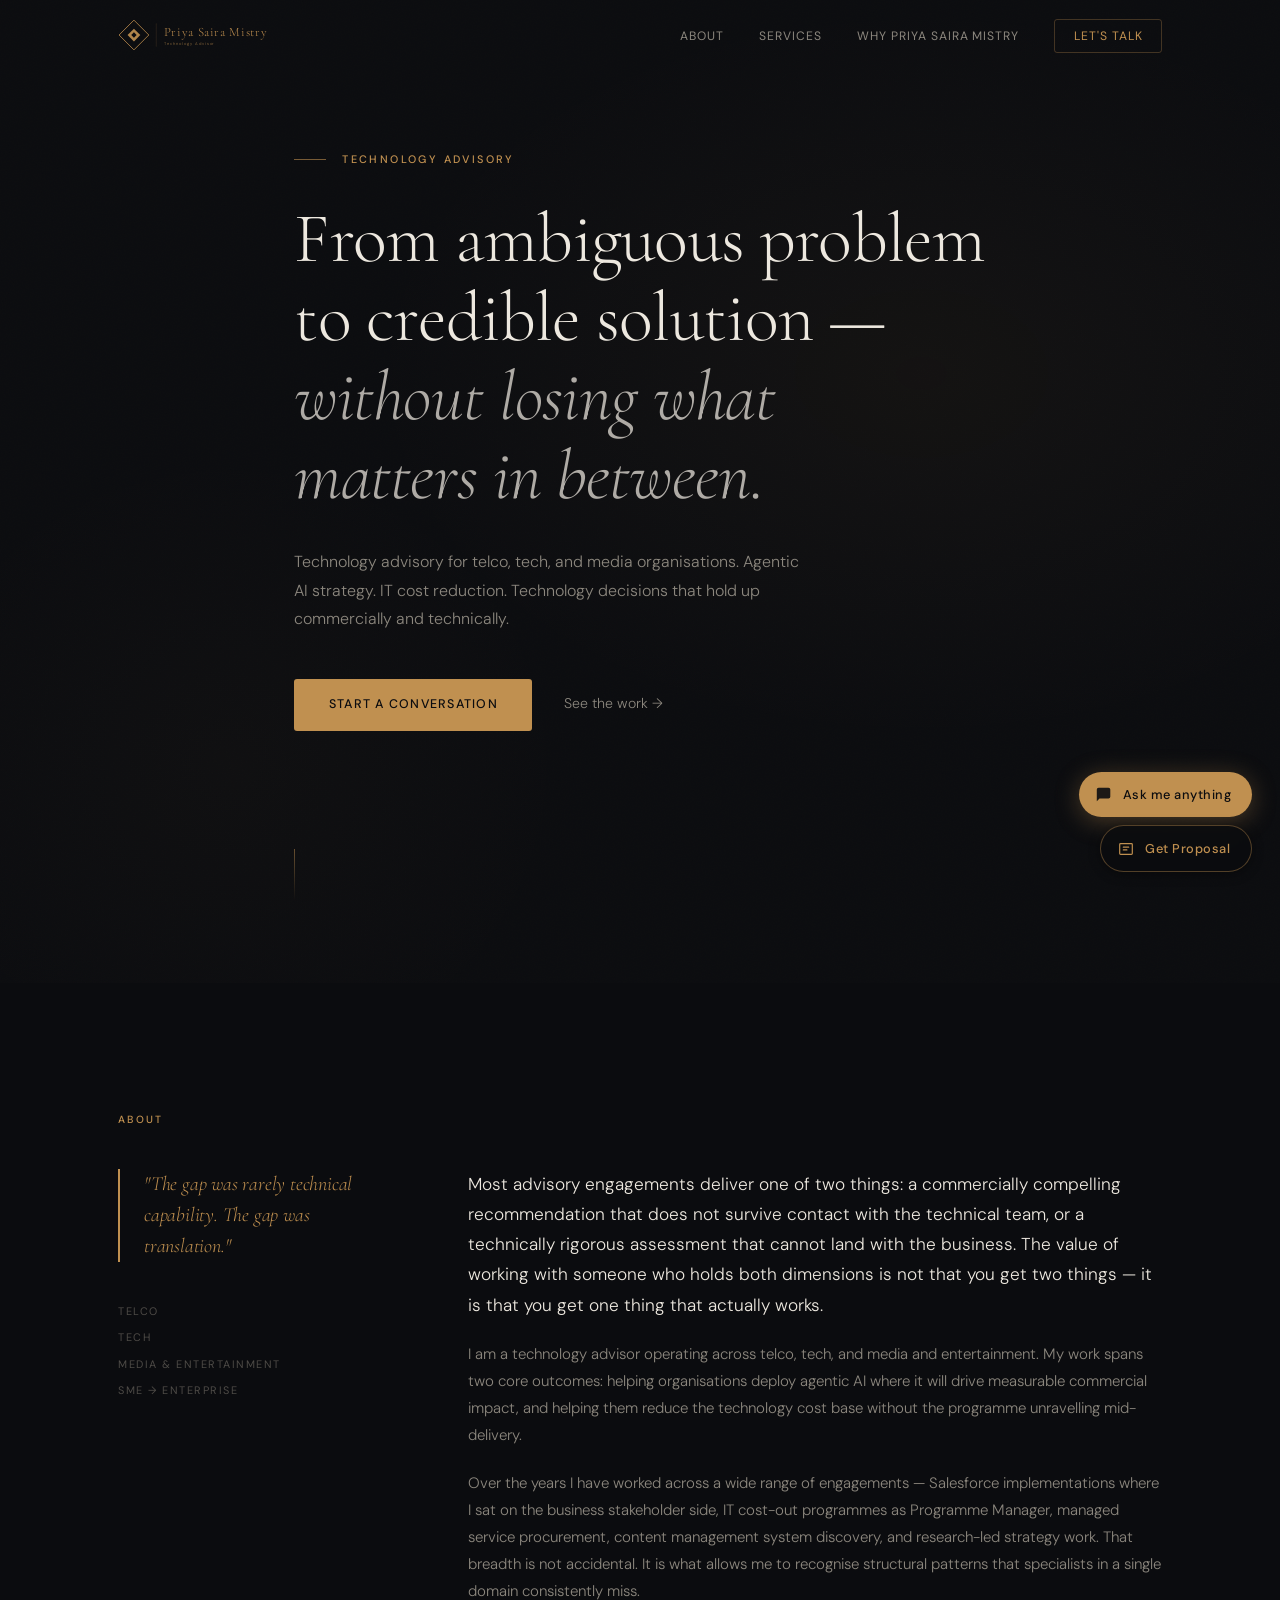
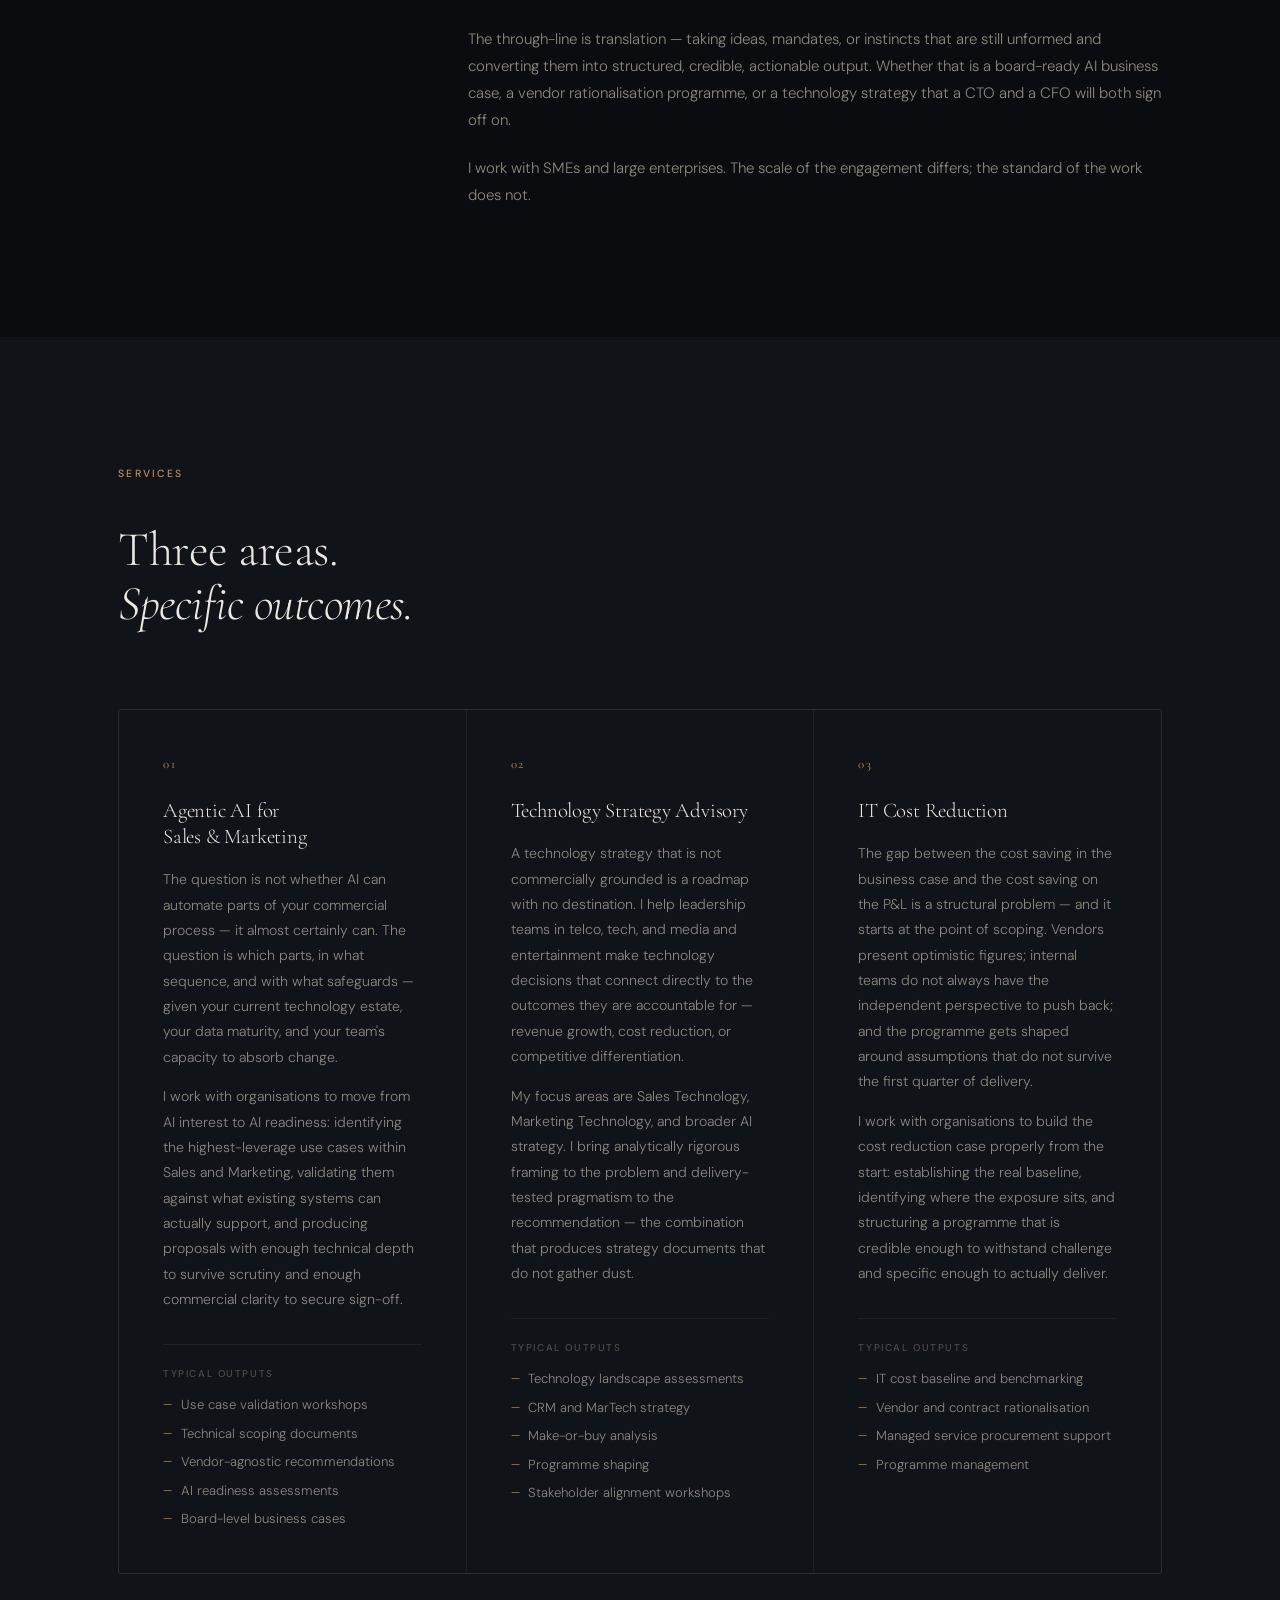
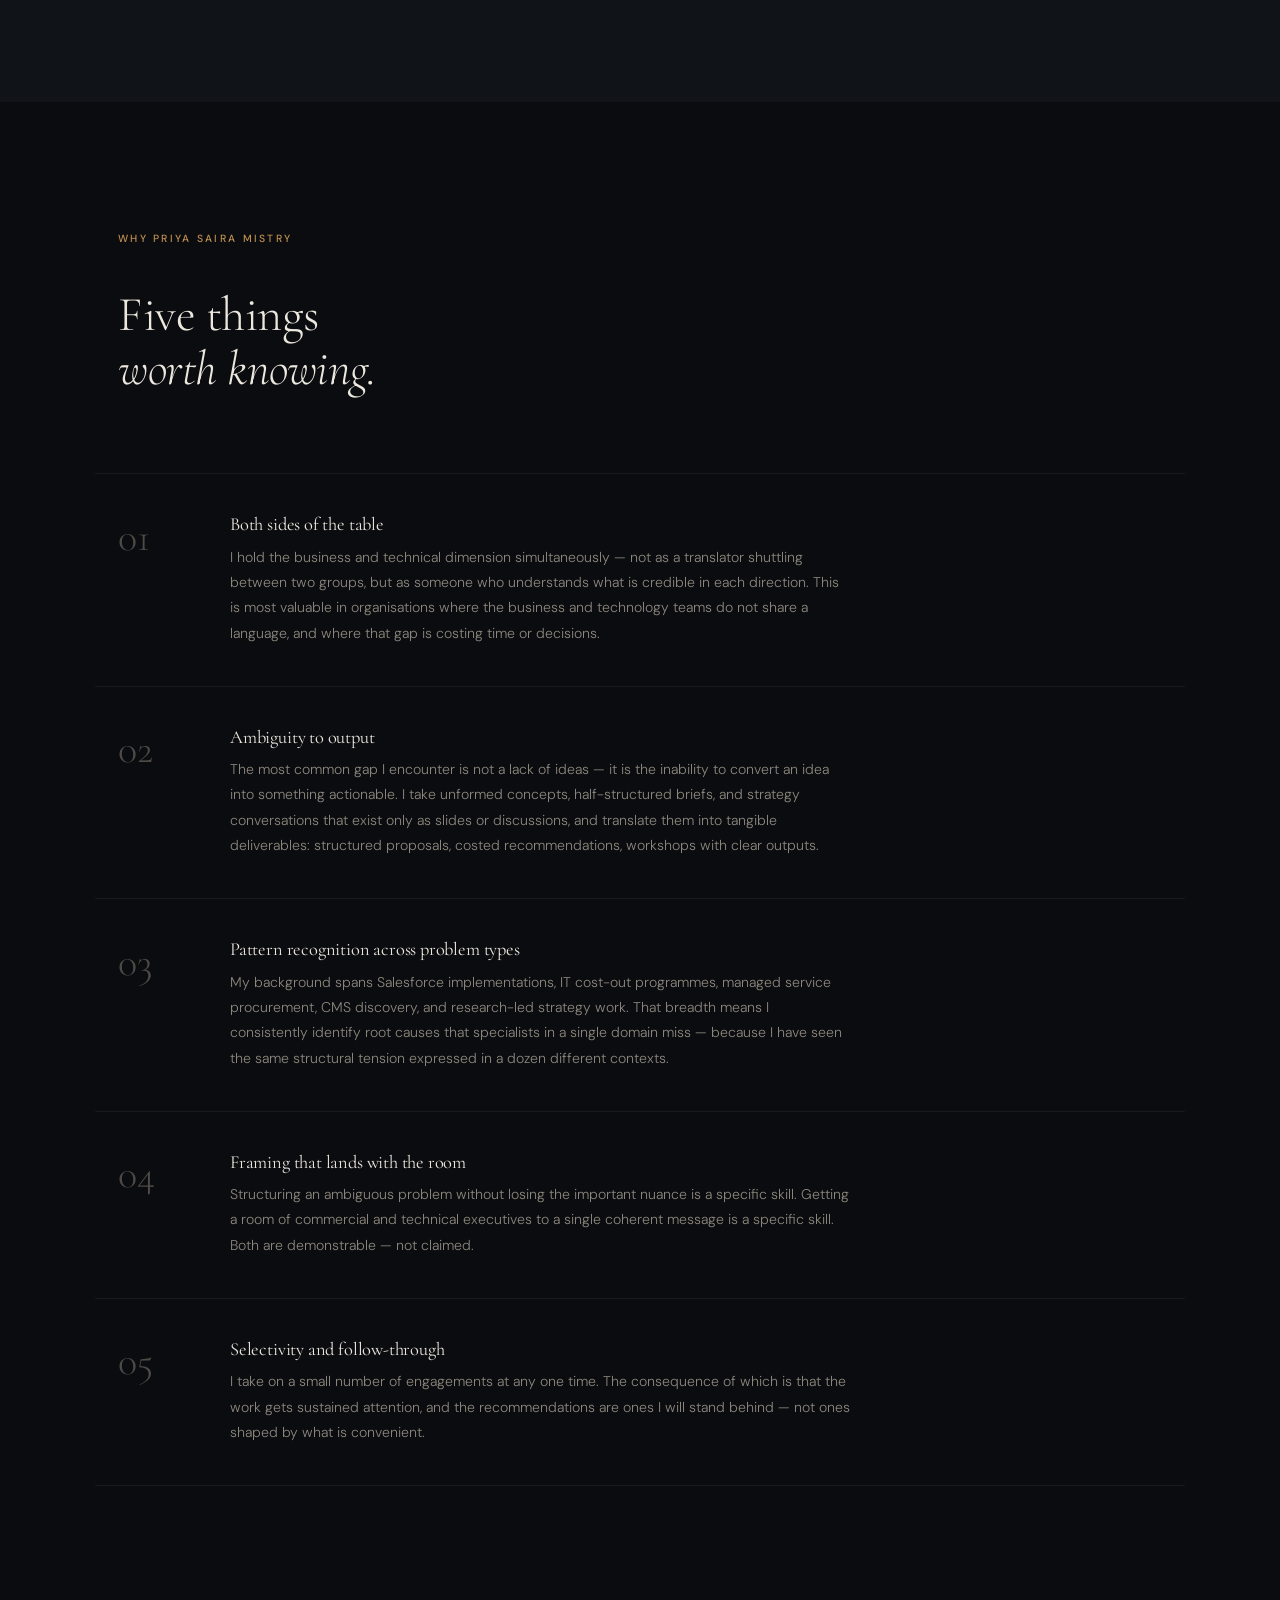
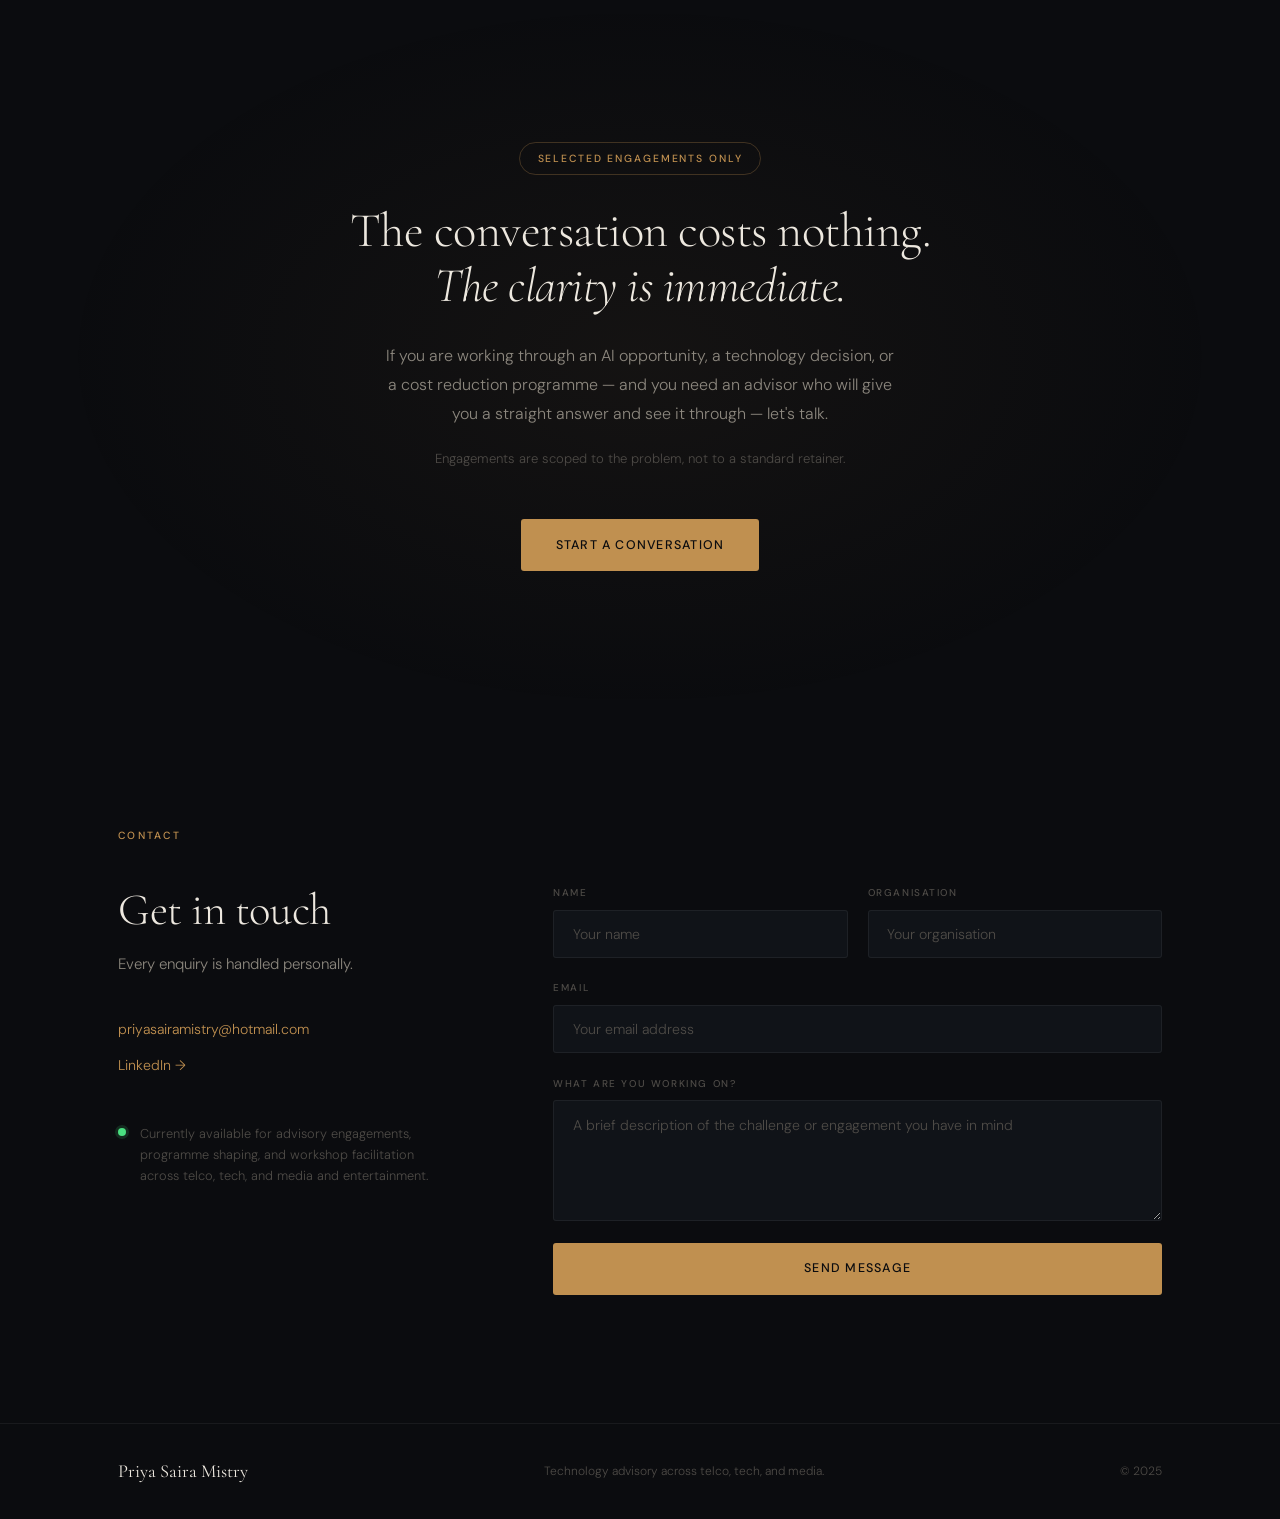
==== index.html @ fdd446ad "Initial commit" ====
<!DOCTYPE html>
<html lang="en">
<head>
  <meta charset="UTF-8">
  <meta name="viewport" content="width=device-width, initial-scale=1.0">
  <title>Priya Saira Mistry — Technology Advisor</title>

  <!-- P0-5: Meta description -->
  <meta name="description" content="Technology advisor to telco, tech, and media organisations. Agentic AI strategy, IT cost reduction, and technology decisions that hold up commercially and technically.">

  <!-- P0-6: Open Graph tags for LinkedIn / social sharing -->
  <meta property="og:type"        content="website">
  <meta property="og:title"       content="Priya Saira Mistry — Technology Advisor">
  <meta property="og:description" content="Technology advisor to telco, tech, and media organisations. Agentic AI strategy, IT cost reduction, and technology decisions that hold up commercially and technically.">
  <meta property="og:url"         content="https://priyasairamistry.com"> <!-- TODO: replace with real URL -->
  <meta property="og:image"       content="https://priyasairamistry.com/og-image.png"> <!-- TODO: create 1200×630px og-image.png and update URL -->
  <meta name="twitter:card"       content="summary_large_image">

  <!-- P0-4: Favicon — diamond mark -->
  <link rel="icon" type="image/svg+xml" href="favicon.svg">
  <link rel="alternate icon"      href="favicon.svg">

  <link rel="preconnect" href="https://fonts.googleapis.com">
  <link rel="preconnect" href="https://fonts.gstatic.com" crossorigin>
  <link href="https://fonts.googleapis.com/css2?family=Cormorant+Garamond:ital,wght@0,300;0,400;0,500;1,300;1,400;1,500&family=DM+Sans:opsz,wght@9..40,300;9..40,400;9..40,500&display=swap" rel="stylesheet">
  <link rel="stylesheet" href="styles.css">
</head>
<body>

  <!-- ═══════════════════════════════ NAV ═══════════════════════════════ -->
  <nav id="nav">
    <div class="nav-inner">
      <a href="#" class="nav-brand" aria-label="Priya Saira Mistry — Home">
        <svg xmlns="http://www.w3.org/2000/svg" viewBox="0 0 380 64" height="34" aria-hidden="true" focusable="false">
          <g transform="translate(2,4)">
            <polygon points="28,0 56,28 28,56 0,28" fill="none" stroke="#c09050" stroke-width="1.5"/>
            <polygon points="28,16 40,28 28,40 16,28" fill="#c09050" opacity="0.92"/>
            <polygon points="28,23 33,28 28,33 23,28" fill="#0b0c0f"/>
          </g>
          <line x1="72" y1="10" x2="72" y2="54" stroke="#c09050" stroke-width="0.75" opacity="0.35"/>
          <text x="86" y="34"
            font-family="'Cormorant Garamond','Garamond',Georgia,serif"
            font-size="24" font-weight="300" letter-spacing="0.05em"
            fill="#c09050">Priya Saira Mistry</text>
          <text x="87" y="50"
            font-family="'DM Sans','Helvetica Neue',Arial,sans-serif"
            font-size="7.5" font-weight="400" letter-spacing="0.24em"
            fill="#c09050" opacity="0.65">Technology Advisor</text>
        </svg>
      </a>
      <button class="nav-toggle" aria-label="Toggle menu" aria-expanded="false">
        <span></span>
        <span></span>
      </button>
      <ul class="nav-links" id="navLinks">
        <li><a href="#about">About</a></li>
        <li><a href="#services">Services</a></li>
        <li><a href="#why">Why Priya Saira Mistry</a></li>
        <li><a href="#contact" class="nav-cta">Let's talk</a></li>
      </ul>
    </div>
  </nav>

  <!-- ══════════════════════════════ HERO ══════════════════════════════ -->
  <section id="hero">
    <div class="hero-bg"></div>
    <div class="container hero-inner">
      <div class="hero-label fade-up">Technology Advisory</div>
      <h1 class="hero-headline fade-up" style="--d:0.1s">
        From ambiguous problem<br>
        to credible solution —<br>
        <em>without losing what<br class="hero-br"> matters in between.</em>
      </h1>
      <p class="hero-sub fade-up" style="--d:0.28s">
        Technology advisory for telco, tech, and media organisations.
        Agentic AI strategy. IT cost reduction. Technology decisions
        that hold up commercially and technically.
      </p>
      <div class="hero-actions fade-up" style="--d:0.44s">
        <a href="#contact" class="btn-primary">Start a conversation</a>
        <a href="#services" class="btn-text">See the work <span aria-hidden="true">→</span></a>
      </div>
      <div class="hero-rule fade-up" style="--d:0.6s" aria-hidden="true"></div>
    </div>
  </section>

  <!-- ═════════════════════════════ ABOUT ═════════════════════════════ -->
  <section id="about" class="section">
    <div class="container">
      <div class="section-label reveal">About</div>
      <div class="about-grid">

        <aside class="about-aside reveal">
          <blockquote class="pull-quote">
            "The gap was rarely technical capability. The gap was translation."
          </blockquote>
          <ul class="about-tags">
            <li>Telco</li>
            <li>Tech</li>
            <li>Media &amp; Entertainment</li>
            <li>SME → Enterprise</li>
          </ul>
        </aside>

        <div class="about-body">
          <p class="about-lead reveal">
            Most advisory engagements deliver one of two things: a commercially compelling recommendation that does not survive contact with the technical team, or a technically rigorous assessment that cannot land with the business. The value of working with someone who holds both dimensions is not that you get two things — it is that you get one thing that actually works.
          </p>
          <p class="reveal">
            I am a technology advisor operating across telco, tech, and media and entertainment. My work spans two core outcomes: helping organisations deploy agentic AI where it will drive measurable commercial impact, and helping them reduce the technology cost base without the programme unravelling mid-delivery.
          </p>
          <p class="reveal">
            Over the years I have worked across a wide range of engagements — Salesforce implementations where I sat on the business stakeholder side, IT cost-out programmes as Programme Manager, managed service procurement, content management system discovery, and research-led strategy work. That breadth is not accidental. It is what allows me to recognise structural patterns that specialists in a single domain consistently miss.
          </p>
          <p class="reveal">
            The through-line is translation — taking ideas, mandates, or instincts that are still unformed and converting them into structured, credible, actionable output. Whether that is a board-ready AI business case, a vendor rationalisation programme, or a technology strategy that a CTO and a CFO will both sign off on.
          </p>
          <p class="reveal">
            I work with SMEs and large enterprises. The scale of the engagement differs; the standard of the work does not.
          </p>
        </div>

      </div>
    </div>
  </section>

  <!-- ════════════════════════════ SERVICES ════════════════════════════ -->
  <section id="services" class="section section-alt">
    <div class="container">
      <div class="section-label reveal">Services</div>
      <h2 class="section-heading reveal">Three areas.<br><em>Specific outcomes.</em></h2>
      <div class="services-grid">

        <article class="service-card reveal">
          <div class="service-num">01</div>
          <h3>Agentic AI for Sales&nbsp;&amp;&nbsp;Marketing</h3>
          <p>The question is not whether AI can automate parts of your commercial process — it almost certainly can. The question is which parts, in what sequence, and with what safeguards — given your current technology estate, your data maturity, and your team's capacity to absorb change.</p>
          <p>I work with organisations to move from AI interest to AI readiness: identifying the highest-leverage use cases within Sales and Marketing, validating them against what existing systems can actually support, and producing proposals with enough technical depth to survive scrutiny and enough commercial clarity to secure sign-off.</p>
          <div class="service-outputs">
            <p class="outputs-label">Typical outputs</p>
            <ul>
              <li>Use case validation workshops</li>
              <li>Technical scoping documents</li>
              <li>Vendor-agnostic recommendations</li>
              <li>AI readiness assessments</li>
              <li>Board-level business cases</li>
            </ul>
          </div>
        </article>

        <article class="service-card reveal">
          <div class="service-num">02</div>
          <h3>Technology Strategy Advisory</h3>
          <p>A technology strategy that is not commercially grounded is a roadmap with no destination. I help leadership teams in telco, tech, and media and entertainment make technology decisions that connect directly to the outcomes they are accountable for — revenue growth, cost reduction, or competitive differentiation.</p>
          <p>My focus areas are Sales Technology, Marketing Technology, and broader AI strategy. I bring analytically rigorous framing to the problem and delivery-tested pragmatism to the recommendation — the combination that produces strategy documents that do not gather dust.</p>
          <div class="service-outputs">
            <p class="outputs-label">Typical outputs</p>
            <ul>
              <li>Technology landscape assessments</li>
              <li>CRM and MarTech strategy</li>
              <li>Make-or-buy analysis</li>
              <li>Programme shaping</li>
              <li>Stakeholder alignment workshops</li>
            </ul>
          </div>
        </article>

        <article class="service-card reveal">
          <div class="service-num">03</div>
          <h3>IT Cost Reduction</h3>
          <p>The gap between the cost saving in the business case and the cost saving on the P&amp;L is a structural problem — and it starts at the point of scoping. Vendors present optimistic figures; internal teams do not always have the independent perspective to push back; and the programme gets shaped around assumptions that do not survive the first quarter of delivery.</p>
          <p>I work with organisations to build the cost reduction case properly from the start: establishing the real baseline, identifying where the exposure sits, and structuring a programme that is credible enough to withstand challenge and specific enough to actually deliver.</p>
          <div class="service-outputs">
            <p class="outputs-label">Typical outputs</p>
            <ul>
              <li>IT cost baseline and benchmarking</li>
              <li>Vendor and contract rationalisation</li>
              <li>Managed service procurement support</li>
              <li>Programme management</li>
            </ul>
          </div>
        </article>

      </div>
    </div>
  </section>

  <!-- ══════════════════════════ DIFFERENTIATORS ══════════════════════════ -->
  <section id="why" class="section">
    <div class="container">
      <div class="section-label reveal">Why Priya Saira Mistry</div>
      <h2 class="section-heading reveal">Five things<br><em>worth knowing.</em></h2>
      <ol class="diff-list">

        <li class="diff-item reveal">
          <span class="diff-num" aria-hidden="true">01</span>
          <div class="diff-content">
            <h4>Both sides of the table</h4>
            <p>I hold the business and technical dimension simultaneously — not as a translator shuttling between two groups, but as someone who understands what is credible in each direction. This is most valuable in organisations where the business and technology teams do not share a language, and where that gap is costing time or decisions.</p>
          </div>
        </li>

        <li class="diff-item reveal">
          <span class="diff-num" aria-hidden="true">02</span>
          <div class="diff-content">
            <h4>Ambiguity to output</h4>
            <p>The most common gap I encounter is not a lack of ideas — it is the inability to convert an idea into something actionable. I take unformed concepts, half-structured briefs, and strategy conversations that exist only as slides or discussions, and translate them into tangible deliverables: structured proposals, costed recommendations, workshops with clear outputs.</p>
          </div>
        </li>

        <li class="diff-item reveal">
          <span class="diff-num" aria-hidden="true">03</span>
          <div class="diff-content">
            <h4>Pattern recognition across problem types</h4>
            <p>My background spans Salesforce implementations, IT cost-out programmes, managed service procurement, CMS discovery, and research-led strategy work. That breadth means I consistently identify root causes that specialists in a single domain miss — because I have seen the same structural tension expressed in a dozen different contexts.</p>
          </div>
        </li>

        <li class="diff-item reveal">
          <span class="diff-num" aria-hidden="true">04</span>
          <div class="diff-content">
            <h4>Framing that lands with the room</h4>
            <p>Structuring an ambiguous problem without losing the important nuance is a specific skill. Getting a room of commercial and technical executives to a single coherent message is a specific skill. Both are demonstrable — not claimed.</p>
          </div>
        </li>

        <li class="diff-item reveal">
          <span class="diff-num" aria-hidden="true">05</span>
          <div class="diff-content">
            <h4>Selectivity and follow-through</h4>
            <p>I take on a small number of engagements at any one time. The consequence of which is that the work gets sustained attention, and the recommendations are ones I will stand behind — not ones shaped by what is convenient.</p>
          </div>
        </li>

      </ol>
    </div>
  </section>

  <!-- ═════════════════════════════ CTA ═════════════════════════════ -->
  <section id="cta-band" class="section cta-section">
    <div class="cta-bg" aria-hidden="true"></div>
    <div class="container cta-inner">
      <div class="cta-pill reveal">Selected engagements only</div>
      <h2 class="cta-heading reveal">
        The conversation costs nothing.<br>
        <em>The clarity is immediate.</em>
      </h2>
      <p class="cta-body reveal">
        If you are working through an AI opportunity, a technology decision, or a cost reduction programme — and you need an advisor who will give you a straight answer and see it through — let's talk.
      </p>
      <p class="cta-note reveal">
        Engagements are scoped to the problem, not to a standard retainer.
      </p>
      <a href="#contact" class="btn-primary reveal">Start a conversation</a>
    </div>
  </section>

  <!-- ═══════════════════════════ CONTACT ═══════════════════════════ -->
  <section id="contact" class="section">
    <div class="container">
      <div class="section-label reveal">Contact</div>
      <div class="contact-grid">

        <div class="contact-info reveal">
          <h2 class="contact-heading">Get in touch</h2>
          <p>Every enquiry is handled personally.</p>
          <div class="contact-links">
            <a href="mailto:priyasairamistry@hotmail.com" class="contact-link">priyasairamistry@hotmail.com</a>
            <a href="https://www.linkedin.com/in/priya-saira-mistry-92497b171/" class="contact-link" target="_blank" rel="noopener noreferrer">LinkedIn →</a>
          </div>
          <div class="availability">
            <span class="avail-dot" aria-hidden="true"></span>
            <span>Currently available for advisory engagements, programme shaping, and workshop facilitation across telco, tech, and media and entertainment.</span>
          </div>
        </div>

        <form class="contact-form reveal" id="contactForm" novalidate>
          <div class="form-row">
            <div class="form-group">
              <label for="name">Name</label>
              <input type="text" id="name" name="name" placeholder="Your name" required autocomplete="name">
            </div>
            <div class="form-group">
              <label for="org">Organisation</label>
              <input type="text" id="org" name="org" placeholder="Your organisation" autocomplete="organization">
            </div>
          </div>
          <div class="form-group">
            <label for="email">Email</label>
            <input type="email" id="email" name="email" placeholder="Your email address" required autocomplete="email">
          </div>
          <div class="form-group">
            <label for="message">What are you working on?</label>
            <textarea id="message" name="message" rows="5" placeholder="A brief description of the challenge or engagement you have in mind" required></textarea>
          </div>
          <button type="submit" class="btn-primary btn-full">
            <span class="btn-label">Send message</span>
            <span class="btn-sending" aria-hidden="true" hidden>Sending…</span>
          </button>
          <p class="form-success" id="formSuccess" aria-live="polite" hidden>Message sent — I'll be in touch.</p>
        </form>

      </div>
    </div>
  </section>

  <!-- ═══════════════════════════ FOOTER ═══════════════════════════ -->
  <footer class="footer">
    <div class="container footer-inner">
      <span class="footer-brand">Priya Saira Mistry</span>
      <span class="footer-copy">Technology advisory across telco, tech, and media.</span>
      <span class="footer-year">© 2025</span>
    </div>
  </footer>

  <!-- ═══════════════════════════ SCRIPT ═══════════════════════════ -->
  <script>
    // ── Nav scroll state ──────────────────────────────────────────
    const nav = document.getElementById('nav');
    const onScroll = () => nav.classList.toggle('scrolled', window.scrollY > 40);
    window.addEventListener('scroll', onScroll, { passive: true });
    onScroll();

    // ── Mobile nav toggle ─────────────────────────────────────────
    const toggle = document.querySelector('.nav-toggle');
    const navLinks = document.getElementById('navLinks');
    toggle.addEventListener('click', () => {
      const open = navLinks.classList.toggle('open');
      toggle.setAttribute('aria-expanded', open);
    });
    navLinks.querySelectorAll('a').forEach(a => {
      a.addEventListener('click', () => {
        navLinks.classList.remove('open');
        toggle.setAttribute('aria-expanded', 'false');
      });
    });

    // ── Scroll reveal ─────────────────────────────────────────────
    const revealEls = document.querySelectorAll('.reveal');
    const io = new IntersectionObserver((entries) => {
      entries.forEach(entry => {
        if (entry.isIntersecting) {
          entry.target.classList.add('visible');
          io.unobserve(entry.target);
        }
      });
    }, { threshold: 0.12, rootMargin: '0px 0px -40px 0px' });
    revealEls.forEach((el, i) => {
      // Stagger siblings within the same parent
      const siblings = [...el.parentElement.querySelectorAll('.reveal')];
      const idx = siblings.indexOf(el);
      if (idx > 0) el.style.transitionDelay = `${idx * 0.07}s`;
      io.observe(el);
    });

    // ── Contact form — mailto handler ─────────────────────────────
    const form = document.getElementById('contactForm');
    const successMsg = document.getElementById('formSuccess');
    form.addEventListener('submit', (e) => {
      e.preventDefault();

      const name    = form.querySelector('#name').value.trim();
      const org     = form.querySelector('#org').value.trim();
      const email   = form.querySelector('#email').value.trim();
      const message = form.querySelector('#message').value.trim();

      const subject = encodeURIComponent(`Website enquiry — ${name}${org ? ', ' + org : ''}`);
      const body    = encodeURIComponent(
        `Name: ${name}\n` +
        `Organisation: ${org || '—'}\n` +
        `Email: ${email}\n\n` +
        `${message}`
      );

      window.location.href = `mailto:priyasairamistry@hotmail.com?subject=${subject}&body=${body}`;

      form.reset();
      successMsg.textContent = "Opening your email client — see you in the inbox.";
      successMsg.style.color = '';
      successMsg.hidden = false;
      setTimeout(() => { successMsg.hidden = true; }, 6000);
    });

    // ── Smooth anchor scroll (offset for fixed nav) ───────────────
    document.querySelectorAll('a[href^="#"]').forEach(a => {
      a.addEventListener('click', e => {
        const target = document.querySelector(a.getAttribute('href'));
        if (!target) return;
        e.preventDefault();
        const offset = nav.offsetHeight + 24;
        window.scrollTo({ top: target.offsetTop - offset, behavior: 'smooth' });
      });
    });
  </script>

  <!-- ══════════════════════════ CHAT WIDGETS ══════════════════════════ -->
  <style>
    /* ── Widget container ─────────────────────────────────────────── */
    #widget-stack {
      position: fixed;
      bottom: 1.75rem;
      right: 1.75rem;
      z-index: 200;
      font-family: 'DM Sans', sans-serif;
      font-size: 0.88rem;
      display: flex;
      flex-direction: column;
      align-items: flex-end;
      gap: 0.6rem;
    }

    /* ── Launcher buttons ─────────────────────────────────────────── */
    #launcher-buttons {
      display: flex;
      flex-direction: column;
      align-items: flex-end;
      gap: 0.5rem;
      transition: opacity 0.2s, transform 0.2s;
    }
    #launcher-buttons.hidden {
      opacity: 0;
      pointer-events: none;
      transform: translateY(4px);
    }

    .launcher-btn {
      display: flex;
      align-items: center;
      gap: 0.6rem;
      border-radius: 50px;
      padding: 0.72rem 1.3rem 0.72rem 1rem;
      cursor: pointer;
      font-family: 'DM Sans', sans-serif;
      font-size: 0.8rem;
      font-weight: 500;
      letter-spacing: 0.04em;
      transition: background 0.22s, transform 0.22s, box-shadow 0.22s, border-color 0.22s;
      white-space: nowrap;
    }
    .launcher-btn svg { flex-shrink: 0; }

    #qa-launcher {
      background: #c09050;
      color: #0b0c0f;
      border: none;
      box-shadow: 0 4px 24px rgba(192,144,80,0.35);
    }
    #qa-launcher:hover {
      background: #d4a86a;
      transform: translateY(-2px);
      box-shadow: 0 8px 32px rgba(192,144,80,0.4);
    }
    #qa-launcher:active { transform: translateY(0); }

    #proposal-launcher {
      background: rgba(11,12,15,0.85);
      color: #c09050;
      border: 1px solid rgba(192,144,80,0.4);
      box-shadow: 0 2px 12px rgba(0,0,0,0.4);
      backdrop-filter: blur(8px);
    }
    #proposal-launcher:hover {
      background: rgba(192,144,80,0.1);
      border-color: #c09050;
      transform: translateY(-2px);
      box-shadow: 0 6px 24px rgba(192,144,80,0.18);
    }
    #proposal-launcher:active { transform: translateY(0); }

    /* ── Shared panel ─────────────────────────────────────────────── */
    .chat-panel {
      width: 340px;
      max-height: 480px;
      background: #111418;
      border: 1px solid rgba(255,255,255,0.08);
      border-radius: 12px;
      display: flex;
      flex-direction: column;
      overflow: hidden;
      box-shadow: 0 16px 56px rgba(0,0,0,0.55);
      transform-origin: bottom right;
      transform: scale(0.92) translateY(8px);
      opacity: 0;
      pointer-events: none;
      transition: transform 0.22s cubic-bezier(0.16,1,0.3,1),
                  opacity   0.22s cubic-bezier(0.16,1,0.3,1);
    }
    .chat-panel.open {
      transform: scale(1) translateY(0);
      opacity: 1;
      pointer-events: all;
    }

    /* ── Panel header ─────────────────────────────────────────────── */
    .chat-panel-header {
      display: flex;
      align-items: center;
      justify-content: space-between;
      padding: 0.9rem 1.1rem;
      border-bottom: 1px solid rgba(255,255,255,0.06);
      flex-shrink: 0;
    }
    .chat-header-info {
      display: flex;
      align-items: center;
      gap: 0.6rem;
    }
    .chat-avatar {
      width: 28px;
      height: 28px;
      background: #c09050;
      border-radius: 50%;
      display: flex;
      align-items: center;
      justify-content: center;
      flex-shrink: 0;
    }
    .chat-avatar svg { display: block; }
    .chat-header-name {
      font-size: 0.8rem;
      font-weight: 500;
      color: #ede8df;
      line-height: 1.2;
    }
    .chat-header-status {
      font-size: 0.65rem;
      color: #4ade80;
      letter-spacing: 0.04em;
      display: flex;
      align-items: center;
      gap: 0.3rem;
    }
    .chat-header-status::before {
      content: '';
      display: block;
      width: 5px;
      height: 5px;
      background: #4ade80;
      border-radius: 50%;
    }
    .chat-close-btn {
      background: none;
      border: none;
      color: #4e4b47;
      cursor: pointer;
      padding: 4px;
      display: flex;
      align-items: center;
      border-radius: 4px;
      transition: color 0.2s, background 0.2s;
    }
    .chat-close-btn:hover { color: #ede8df; background: rgba(255,255,255,0.06); }

    /* ── Progress bar (proposal only) ────────────────────────────── */
    .proposal-progress-wrap {
      flex-shrink: 0;
      padding: 0.5rem 1.1rem 0.45rem;
      border-bottom: 1px solid rgba(255,255,255,0.04);
      display: flex;
      flex-direction: column;
      gap: 0.28rem;
    }
    .proposal-step-label {
      font-size: 0.66rem;
      letter-spacing: 0.1em;
      text-transform: uppercase;
      color: #4e4b47;
    }
    .proposal-progress-track {
      height: 2px;
      background: rgba(255,255,255,0.07);
      border-radius: 2px;
      overflow: hidden;
    }
    .proposal-progress-fill {
      height: 100%;
      background: linear-gradient(90deg, #c09050, #d4a86a);
      border-radius: 2px;
      width: 0%;
      transition: width 0.45s cubic-bezier(0.16,1,0.3,1);
    }

    /* ── Messages ─────────────────────────────────────────────── */
    .chat-messages {
      flex: 1;
      overflow-y: auto;
      padding: 1rem 1.1rem;
      display: flex;
      flex-direction: column;
      gap: 0.75rem;
      scroll-behavior: smooth;
    }
    .chat-messages::-webkit-scrollbar { width: 3px; }
    .chat-messages::-webkit-scrollbar-track { background: transparent; }
    .chat-messages::-webkit-scrollbar-thumb { background: #2a2d34; border-radius: 2px; }

    .chat-msg {
      max-width: 86%;
      padding: 0.65rem 0.9rem;
      border-radius: 10px;
      line-height: 1.55;
      font-size: 0.84rem;
      word-break: break-word;
      animation: msgIn 0.2s ease forwards;
    }
    @keyframes msgIn {
      from { opacity: 0; transform: translateY(6px); }
      to   { opacity: 1; transform: translateY(0); }
    }
    .chat-msg.assistant {
      background: #1c2028;
      color: #ede8df;
      align-self: flex-start;
      border-bottom-left-radius: 3px;
    }
    .chat-msg.user {
      background: #c09050;
      color: #0b0c0f;
      align-self: flex-end;
      border-bottom-right-radius: 3px;
      font-weight: 400;
    }

    /* ── Typing indicator ────────────────────────────────────── */
    .chat-typing {
      display: flex;
      align-items: center;
      gap: 4px;
      padding: 0.65rem 0.9rem;
      background: #1c2028;
      border-radius: 10px;
      border-bottom-left-radius: 3px;
      align-self: flex-start;
    }
    .chat-typing span {
      width: 6px;
      height: 6px;
      background: #c09050;
      border-radius: 50%;
      opacity: 0.4;
      animation: typingBounce 1.2s infinite ease-in-out;
    }
    .chat-typing span:nth-child(2) { animation-delay: 0.18s; }
    .chat-typing span:nth-child(3) { animation-delay: 0.36s; }
    @keyframes typingBounce {
      0%, 80%, 100% { transform: translateY(0);   opacity: 0.4; }
      40%           { transform: translateY(-5px); opacity: 1;   }
    }

    /* ── Input row ────────────────────────────────────────────── */
    .chat-input-row {
      display: flex;
      gap: 0.5rem;
      padding: 0.75rem 1rem;
      border-top: 1px solid rgba(255,255,255,0.06);
      flex-shrink: 0;
    }
    .chat-textarea {
      flex: 1;
      background: #0b0c0f;
      border: 1px solid rgba(255,255,255,0.08);
      border-radius: 8px;
      color: #ede8df;
      font-family: 'DM Sans', sans-serif;
      font-size: 0.82rem;
      padding: 0.6rem 0.85rem;
      outline: none;
      resize: none;
      line-height: 1.45;
      transition: border-color 0.2s;
      min-height: 38px;
      max-height: 100px;
    }
    .chat-textarea::placeholder { color: #4e4b47; }
    .chat-textarea:focus { border-color: rgba(192,144,80,0.45); }

    .chat-send-btn {
      width: 36px;
      height: 36px;
      background: #c09050;
      border: none;
      border-radius: 8px;
      cursor: pointer;
      display: flex;
      align-items: center;
      justify-content: center;
      flex-shrink: 0;
      align-self: flex-end;
      transition: background 0.2s, transform 0.18s;
    }
    .chat-send-btn:hover  { background: #d4a86a; transform: scale(1.06); }
    .chat-send-btn:active { transform: scale(0.97); }
    .chat-send-btn:disabled { opacity: 0.45; cursor: not-allowed; transform: none; }
    .chat-send-btn svg { display: block; }

    /* ── Mobile ────────────────────────────────────────────────── */
    @media (max-width: 480px) {
      #widget-stack { bottom: 1rem; right: 1rem; }
      .chat-panel   { width: calc(100vw - 2rem); max-height: 420px; }
    }
  </style>

  <!-- Widget HTML -->
  <div id="widget-stack">

    <!-- Q&A Panel -->
    <div id="qa-panel" class="chat-panel" role="dialog" aria-label="Chat with Priya's assistant">
      <div class="chat-panel-header">
        <div class="chat-header-info">
          <div class="chat-avatar">
            <svg viewBox="0 0 16 16" width="16" height="16">
              <polygon points="8,1 15,8 8,15 1,8" fill="none" stroke="#0b0c0f" stroke-width="1.2"/>
              <polygon points="8,5 11,8 8,11 5,8" fill="#0b0c0f"/>
            </svg>
          </div>
          <div>
            <div class="chat-header-name">Priya's assistant</div>
            <div class="chat-header-status">Online</div>
          </div>
        </div>
        <button class="chat-close-btn" id="qa-close" aria-label="Close chat">
          <svg width="14" height="14" viewBox="0 0 14 14" fill="none">
            <path d="M1 1l12 12M13 1L1 13" stroke="currentColor" stroke-width="1.5" stroke-linecap="round"/>
          </svg>
        </button>
      </div>
      <div id="qa-messages" class="chat-messages" aria-live="polite">
        <div class="chat-msg assistant">
          Ask me anything about Priya's services, experience, or how she works.
        </div>
      </div>
      <div class="chat-input-row">
        <textarea id="qa-input" class="chat-textarea" placeholder="Ask me anything…" rows="1" aria-label="Your message"></textarea>
        <button id="qa-send" class="chat-send-btn" aria-label="Send message">
          <svg width="14" height="14" viewBox="0 0 14 14" fill="none">
            <path d="M13 1L1 7l5 2 2 5 5-13z" fill="#0b0c0f"/>
          </svg>
        </button>
      </div>
    </div>

    <!-- Proposal Panel -->
    <div id="proposal-panel" class="chat-panel" role="dialog" aria-label="Get a proposal from Priya">
      <div class="chat-panel-header">
        <div class="chat-header-info">
          <div class="chat-avatar">
            <svg viewBox="0 0 16 16" width="16" height="16" fill="none">
              <rect x="2" y="5" width="12" height="9" rx="1.5" stroke="#0b0c0f" stroke-width="1.3"/>
              <path d="M5 5V4a2 2 0 014 0v1" stroke="#0b0c0f" stroke-width="1.3"/>
              <line x1="2" y1="9" x2="14" y2="9" stroke="#0b0c0f" stroke-width="1"/>
            </svg>
          </div>
          <div>
            <div class="chat-header-name">Get a Proposal</div>
            <div class="chat-header-status">A few quick questions</div>
          </div>
        </div>
        <button class="chat-close-btn" id="proposal-close" aria-label="Close proposal">
          <svg width="14" height="14" viewBox="0 0 14 14" fill="none">
            <path d="M1 1l12 12M13 1L1 13" stroke="currentColor" stroke-width="1.5" stroke-linecap="round"/>
          </svg>
        </button>
      </div>
      <div class="proposal-progress-wrap">
        <div class="proposal-step-label" id="proposal-step-label">Starting…</div>
        <div class="proposal-progress-track">
          <div class="proposal-progress-fill" id="proposal-progress-fill"></div>
        </div>
      </div>
      <div id="proposal-messages" class="chat-messages" aria-live="polite"></div>
      <div class="chat-input-row" id="proposal-input-row">
        <textarea id="proposal-input" class="chat-textarea" placeholder="Type your answer…" rows="1" aria-label="Your answer"></textarea>
        <button id="proposal-send" class="chat-send-btn" aria-label="Send answer">
          <svg width="14" height="14" viewBox="0 0 14 14" fill="none">
            <path d="M13 1L1 7l5 2 2 5 5-13z" fill="#0b0c0f"/>
          </svg>
        </button>
      </div>
    </div>

    <!-- Launcher buttons -->
    <div id="launcher-buttons">
      <button id="qa-launcher" class="launcher-btn" aria-expanded="false" aria-controls="qa-panel">
        <svg width="18" height="18" viewBox="0 0 20 20" fill="none">
          <path d="M17 12a2 2 0 01-2 2H5l-3 3V4a2 2 0 012-2h11a2 2 0 012 2v8z" fill="currentColor" opacity="0.9"/>
        </svg>
        Ask me anything
      </button>
      <button id="proposal-launcher" class="launcher-btn" aria-expanded="false" aria-controls="proposal-panel">
        <svg width="18" height="18" viewBox="0 0 20 20" fill="none">
          <path d="M4 4h12a1 1 0 011 1v10a1 1 0 01-1 1H4a1 1 0 01-1-1V5a1 1 0 011-1z" stroke="currentColor" stroke-width="1.3" fill="none"/>
          <path d="M7 8h6M7 11h4" stroke="currentColor" stroke-width="1.3" stroke-linecap="round"/>
        </svg>
        Get Proposal
      </button>
    </div>
  </div>

  <script>
    // ── Q&A Widget ──────────────────────────────────────────────────────
    (function () {
      const launchers = document.getElementById('launcher-buttons');
      const panel     = document.getElementById('qa-panel');
      const launcher  = document.getElementById('qa-launcher');
      const closeBtn  = document.getElementById('qa-close');
      const input     = document.getElementById('qa-input');
      const sendBtn   = document.getElementById('qa-send');
      const msgArea   = document.getElementById('qa-messages');
      const history   = [];

      function openPanel() {
        panel.classList.add('open');
        launchers.classList.add('hidden');
        launcher.setAttribute('aria-expanded', 'true');
        setTimeout(() => input.focus(), 80);
      }
      function closePanel() {
        panel.classList.remove('open');
        launchers.classList.remove('hidden');
        launcher.setAttribute('aria-expanded', 'false');
      }

      launcher.addEventListener('click', openPanel);
      closeBtn.addEventListener('click', closePanel);
      document.addEventListener('keydown', (e) => {
        if (e.key === 'Escape' && panel.classList.contains('open')) closePanel();
      });

      input.addEventListener('input', () => {
        input.style.height = 'auto';
        input.style.height = Math.min(input.scrollHeight, 100) + 'px';
      });
      input.addEventListener('keydown', (e) => {
        if (e.key === 'Enter' && !e.shiftKey) { e.preventDefault(); send(); }
      });
      sendBtn.addEventListener('click', send);

      function appendMsg(role, text) {
        const div = document.createElement('div');
        div.className = `chat-msg ${role}`;
        div.textContent = text;
        msgArea.appendChild(div);
        msgArea.scrollTop = msgArea.scrollHeight;
      }
      function showTyping() {
        const el = document.createElement('div');
        el.className = 'chat-typing';
        el.id = 'qa-typing';
        el.innerHTML = '<span></span><span></span><span></span>';
        msgArea.appendChild(el);
        msgArea.scrollTop = msgArea.scrollHeight;
      }
      function hideTyping() {
        const el = document.getElementById('qa-typing');
        if (el) el.remove();
      }

      async function send() {
        const text = input.value.trim();
        if (!text) return;
        input.value = '';
        input.style.height = 'auto';
        sendBtn.disabled = true;
        input.disabled = true;
        appendMsg('user', text);
        history.push({ role: 'user', content: text });
        showTyping();
        try {
          const res = await fetch('/api/chat', {
            method: 'POST',
            headers: { 'Content-Type': 'application/json' },
            body: JSON.stringify({ messages: history })
          });
          hideTyping();
          if (!res.ok) throw new Error(`HTTP ${res.status}`);
          const data = await res.json();
          const reply = data.reply || "Sorry — email Priya directly at priyasairamistry@hotmail.com.";
          appendMsg('assistant', reply);
          history.push({ role: 'assistant', content: reply });
        } catch (err) {
          hideTyping();
          appendMsg('assistant', 'Something went wrong. Reach Priya at priyasairamistry@hotmail.com.');
          console.error('[qa]', err);
        } finally {
          sendBtn.disabled = false;
          input.disabled = false;
          input.focus();
        }
      }
    })();

    // ── Proposal Widget ─────────────────────────────────────────────────
    (function () {
      const launchers    = document.getElementById('launcher-buttons');
      const panel        = document.getElementById('proposal-panel');
      const launcher     = document.getElementById('proposal-launcher');
      const closeBtn     = document.getElementById('proposal-close');
      const input        = document.getElementById('proposal-input');
      const sendBtn      = document.getElementById('proposal-send');
      const msgArea      = document.getElementById('proposal-messages');
      const progressFill = document.getElementById('proposal-progress-fill');
      const stepLabel    = document.getElementById('proposal-step-label');
      const inputRow     = document.getElementById('proposal-input-row');

      let history = [];
      let started = false;
      let done    = false;

      function openPanel() {
        panel.classList.add('open');
        launchers.classList.add('hidden');
        launcher.setAttribute('aria-expanded', 'true');
        if (!started) startIntake();
        else setTimeout(() => input.focus(), 80);
      }
      function closePanel() {
        panel.classList.remove('open');
        launchers.classList.remove('hidden');
        launcher.setAttribute('aria-expanded', 'false');
      }

      launcher.addEventListener('click', openPanel);
      closeBtn.addEventListener('click', closePanel);
      document.addEventListener('keydown', (e) => {
        if (e.key === 'Escape' && panel.classList.contains('open')) closePanel();
      });

      input.addEventListener('input', () => {
        input.style.height = 'auto';
        input.style.height = Math.min(input.scrollHeight, 100) + 'px';
      });
      input.addEventListener('keydown', (e) => {
        if (e.key === 'Enter' && !e.shiftKey) { e.preventDefault(); send(); }
      });
      sendBtn.addEventListener('click', send);

      function appendMsg(role, text) {
        const div = document.createElement('div');
        div.className = `chat-msg ${role}`;
        div.textContent = text;
        msgArea.appendChild(div);
        msgArea.scrollTop = msgArea.scrollHeight;
      }
      function showTyping() {
        const el = document.createElement('div');
        el.className = 'chat-typing';
        el.id = 'proposal-typing';
        el.innerHTML = '<span></span><span></span><span></span>';
        msgArea.appendChild(el);
        msgArea.scrollTop = msgArea.scrollHeight;
      }
      function hideTyping() {
        const el = document.getElementById('proposal-typing');
        if (el) el.remove();
      }
      function setProgress(step) {
        progressFill.style.width = `${Math.round((step / 6) * 100)}%`;
        stepLabel.textContent = `Step ${step} of 6`;
      }

      async function startIntake() {
        started = true;
        history.push({ role: 'user', content: "I'd like to get a proposal." });
        showTyping();
        await callAPI();
      }

      async function send() {
        if (done) return;
        const text = input.value.trim();
        if (!text) return;
        input.value = '';
        input.style.height = 'auto';
        appendMsg('user', text);
        history.push({ role: 'user', content: text });
        sendBtn.disabled = true;
        input.disabled = true;
        showTyping();
        await callAPI();
      }

      async function callAPI() {
        try {
          const res = await fetch('/api/chat', {
            method: 'POST',
            headers: { 'Content-Type': 'application/json' },
            body: JSON.stringify({ messages: history })
          });
          hideTyping();
          if (!res.ok) throw new Error(`HTTP ${res.status}`);
          const data = await res.json();
          const reply = data.reply || "Something went wrong — please email Priya at priyasairamistry@hotmail.com.";
          appendMsg('assistant', reply);
          history.push({ role: 'assistant', content: reply });

          if (typeof data.intake_step === 'number') {
            setProgress(data.intake_step);
          }
          if (data.intake_complete) {
            done = true;
            inputRow.style.display = 'none';
            progressFill.style.width = '100%';
            stepLabel.textContent = 'Complete';
            fetch('/api/generate-proposal', {
              method: 'POST',
              headers: { 'Content-Type': 'application/json' },
              body: JSON.stringify({ intake_data: data.intake_data, history })
            }).catch(() => {});
          }
        } catch (err) {
          hideTyping();
          appendMsg('assistant', 'Something went wrong. Reach Priya at priyasairamistry@hotmail.com.');
          console.error('[proposal]', err);
        } finally {
          if (!done) {
            sendBtn.disabled = false;
            input.disabled = false;
            input.focus();
          }
        }
      }
    })();
  </script>

</body>
</html>
---- styles.css ----
/* ============================================================
   DESIGN SYSTEM
   Palette: Near-black bg · Warm amber accent · Off-white text
   Type:    Cormorant Garamond (display) · DM Sans (body)
   ============================================================ */
:root {
  --bg:          #0b0c0f;
  --bg-2:        #101318;
  --bg-3:        #161b22;
  --bg-4:        #1c2028;

  --accent:      #c09050;
  --accent-h:    #d4a86a;
  --accent-dim:  rgba(192, 144, 80, 0.18);
  --accent-glow: rgba(192, 144, 80, 0.08);

  --text:        #ede8df;
  --text-2:      #8c877e;
  --text-3:      #4e4b47;

  --border:      rgba(255, 255, 255, 0.06);
  --border-2:    rgba(255, 255, 255, 0.11);

  --nav-h:       70px;
  --gap:         clamp(80px, 10vw, 130px);
  --container:   1140px;
  --r:           3px;
  --ease:        cubic-bezier(0.25, 0.46, 0.45, 0.94);
}

/* ── Reset ──────────────────────────────────────────────────── */
*, *::before, *::after { box-sizing: border-box; margin: 0; padding: 0; }
html { scroll-behavior: auto; font-size: 16px; }
img, svg { display: block; max-width: 100%; }
ol, ul { list-style: none; }
button { font: inherit; cursor: pointer; }
a { color: inherit; text-decoration: none; }

/* ── Base ───────────────────────────────────────────────────── */
body {
  background: var(--bg);
  color: var(--text);
  font-family: 'DM Sans', sans-serif;
  font-weight: 300;
  line-height: 1.7;
  -webkit-font-smoothing: antialiased;
  -moz-osx-font-smoothing: grayscale;
  overflow-x: hidden;
}

/* Scrollbar */
::-webkit-scrollbar               { width: 3px; }
::-webkit-scrollbar-track         { background: var(--bg); }
::-webkit-scrollbar-thumb         { background: var(--text-3); border-radius: 2px; }
::-webkit-scrollbar-thumb:hover   { background: var(--text-2); }

/* ── Typography ─────────────────────────────────────────────── */
h1, h2, h3, h4, .pull-quote {
  font-family: 'Cormorant Garamond', serif;
  font-weight: 300;
  line-height: 1.12;
  letter-spacing: -0.01em;
  color: var(--text);
}
h1 { font-size: clamp(2.6rem, 5.5vw, 4.8rem); }
h2 { font-size: clamp(1.9rem, 3.8vw, 3.1rem); }
h3 { font-size: clamp(1.25rem, 2vw, 1.55rem); }
h4 { font-size: 1.2rem; font-weight: 400; }

p {
  font-size: 0.94rem;
  line-height: 1.8;
  color: var(--text-2);
}

em { font-style: italic; }

/* ── Layout ─────────────────────────────────────────────────── */
.container {
  max-width: var(--container);
  margin: 0 auto;
  padding-inline: clamp(1.25rem, 5vw, 3rem);
}

.section        { padding-block: var(--gap); }
.section-alt    { background: var(--bg-2); }

.section-label {
  font-size: 0.65rem;
  font-weight: 500;
  letter-spacing: 0.22em;
  text-transform: uppercase;
  color: var(--accent);
  margin-bottom: 2.5rem;
}

.section-heading {
  margin-bottom: clamp(3rem, 6vw, 5.5rem);
}

/* ── Animations ─────────────────────────────────────────────── */
.fade-up {
  opacity: 0;
  transform: translateY(30px);
  animation: fadeUp 0.9s var(--ease) forwards;
  animation-delay: var(--d, 0s);
}

@keyframes fadeUp {
  to { opacity: 1; transform: translateY(0); }
}

.reveal {
  opacity: 0;
  transform: translateY(22px);
  transition:
    opacity  0.75s var(--ease),
    transform 0.75s var(--ease);
  transition-delay: var(--reveal-delay, 0s);
}

.reveal.visible {
  opacity: 1;
  transform: translateY(0);
}

/* ── Buttons ────────────────────────────────────────────────── */
.btn-primary {
  display: inline-flex;
  align-items: center;
  gap: 0.4rem;
  background: var(--accent);
  color: #0b0c0f;
  font-family: 'DM Sans', sans-serif;
  font-size: 0.78rem;
  font-weight: 500;
  letter-spacing: 0.1em;
  text-transform: uppercase;
  padding: 0.9rem 2.1rem;
  border: 1px solid transparent;
  border-radius: var(--r);
  transition:
    background   0.28s var(--ease),
    transform    0.28s var(--ease),
    box-shadow   0.28s var(--ease);
}

.btn-primary:hover {
  background: var(--accent-h);
  transform: translateY(-2px);
  box-shadow: 0 10px 36px rgba(192, 144, 80, 0.28);
}

.btn-primary:active {
  transform: translateY(0);
  box-shadow: none;
}

.btn-primary:disabled {
  opacity: 0.6;
  cursor: not-allowed;
  transform: none;
}

.btn-full {
  width: 100%;
  justify-content: center;
}

.btn-text {
  font-size: 0.88rem;
  color: var(--text-2);
  display: inline-flex;
  align-items: center;
  gap: 0.25rem;
  border-bottom: 1px solid transparent;
  padding-bottom: 2px;
  transition: color 0.25s var(--ease), border-color 0.25s var(--ease);
}

.btn-text:hover {
  color: var(--text);
  border-color: var(--text-3);
}

/* ============================================================
   NAVIGATION
   ============================================================ */
#nav {
  position: fixed;
  inset: 0 0 auto 0;
  height: var(--nav-h);
  z-index: 100;
  border-bottom: 1px solid transparent;
  transition:
    background    0.35s var(--ease),
    border-color  0.35s var(--ease),
    backdrop-filter 0.35s var(--ease);
}

#nav.scrolled {
  background: rgba(11, 12, 15, 0.86);
  border-color: var(--border);
  backdrop-filter: blur(18px);
  -webkit-backdrop-filter: blur(18px);
}

.nav-inner {
  max-width: var(--container);
  height: 100%;
  margin: 0 auto;
  padding-inline: clamp(1.25rem, 5vw, 3rem);
  display: flex;
  align-items: center;
  justify-content: space-between;
}

.nav-brand {
  display: flex;
  align-items: center;
  flex-shrink: 0;
}

.nav-brand svg {
  display: block;
  width: auto;
  transition: opacity 0.22s var(--ease);
}

.nav-brand:hover svg {
  opacity: 0.75;
}

.nav-links {
  display: flex;
  align-items: center;
  gap: 2.2rem;
}

.nav-links a {
  font-size: 0.76rem;
  font-weight: 400;
  letter-spacing: 0.08em;
  text-transform: uppercase;
  color: var(--text-2);
  transition: color 0.22s var(--ease);
}

.nav-links a:hover { color: var(--text); }

.nav-cta {
  color: var(--accent) !important;
  border: 1px solid rgba(192, 144, 80, 0.3);
  padding: 0.48rem 1.15rem !important;
  border-radius: var(--r);
  transition:
    background   0.22s var(--ease),
    color        0.22s var(--ease),
    border-color 0.22s var(--ease) !important;
}

.nav-cta:hover {
  background: var(--accent) !important;
  color: var(--bg) !important;
  border-color: var(--accent) !important;
}

.nav-toggle {
  display: none;
  flex-direction: column;
  gap: 5px;
  background: none;
  border: none;
  padding: 4px;
}

.nav-toggle span {
  display: block;
  width: 22px;
  height: 1px;
  background: var(--text);
  border-radius: 1px;
  transition: transform 0.25s var(--ease), opacity 0.25s var(--ease);
}

/* ============================================================
   HERO
   ============================================================ */
#hero {
  min-height: 100vh;
  display: flex;
  align-items: center;
  padding-block: calc(var(--nav-h) + 5rem) 7rem;
  position: relative;
  overflow: hidden;
}

.hero-bg {
  position: absolute;
  inset: 0;
  background:
    radial-gradient(ellipse 75% 65% at 72% 38%, rgba(192, 144, 80, 0.045) 0%, transparent 58%),
    radial-gradient(ellipse 45% 55% at 18% 78%, rgba(192, 144, 80, 0.025) 0%, transparent 60%);
  pointer-events: none;
}

/* Subtle grain overlay */
.hero-bg::after {
  content: '';
  position: absolute;
  inset: 0;
  background-image: url("data:image/svg+xml,%3Csvg xmlns='http://www.w3.org/2000/svg' width='300' height='300'%3E%3Cfilter id='n'%3E%3CfeTurbulence type='fractalNoise' baseFrequency='0.75' numOctaves='4' stitchTiles='stitch'/%3E%3C/filter%3E%3Crect width='300' height='300' filter='url(%23n)' opacity='0.03'/%3E%3C/svg%3E");
  opacity: 0.4;
  pointer-events: none;
}

.hero-inner {
  position: relative;
  z-index: 1;
}

.hero-label {
  font-size: 0.68rem;
  font-weight: 500;
  letter-spacing: 0.22em;
  text-transform: uppercase;
  color: var(--accent);
  margin-bottom: 2rem;
  display: flex;
  align-items: center;
  gap: 1rem;
}

.hero-label::before {
  content: '';
  display: block;
  width: 32px;
  height: 1px;
  background: var(--accent);
  opacity: 0.6;
}

.hero-headline {
  max-width: 860px;
  margin-bottom: 2rem;
  color: var(--text);
}

.hero-headline em {
  color: rgba(237, 232, 223, 0.72);
}

.hero-sub {
  font-size: 1.0rem;
  max-width: 520px;
  color: var(--text-2);
  margin-bottom: 2.8rem;
  line-height: 1.8;
}

.hero-actions {
  display: flex;
  align-items: center;
  gap: 2rem;
  flex-wrap: wrap;
}

.hero-rule {
  margin-top: 5.5rem;
  width: 1px;
  height: 52px;
  background: linear-gradient(to bottom, var(--accent), transparent);
  opacity: 0.5;
  animation: rulePulse 2.5s ease-in-out infinite;
}

@keyframes rulePulse {
  0%, 100% { opacity: 0.3; transform: scaleY(1); }
  50%       { opacity: 0.65; transform: scaleY(1.08); }
}

/* ============================================================
   ABOUT
   ============================================================ */
.about-grid {
  display: grid;
  grid-template-columns: 260px 1fr;
  gap: clamp(3rem, 7vw, 7rem);
  align-items: start;
}

.about-aside {
  position: sticky;
  top: calc(var(--nav-h) + 2rem);
}

.pull-quote {
  font-size: 1.25rem;
  font-style: italic;
  color: var(--accent);
  line-height: 1.55;
  border-left: 2px solid var(--accent);
  padding-left: 1.5rem;
  margin-bottom: 2.5rem;
  font-weight: 300;
}

.about-tags {
  display: flex;
  flex-direction: column;
  gap: 0.5rem;
}

.about-tags li {
  font-size: 0.68rem;
  letter-spacing: 0.14em;
  text-transform: uppercase;
  color: var(--text-3);
  font-weight: 400;
}

.about-body > * + * { margin-top: 1.3rem; }

.about-lead {
  font-size: 1.08rem !important;
  color: var(--text) !important;
  line-height: 1.75 !important;
}

/* ============================================================
   SERVICES
   ============================================================ */
.services-grid {
  display: grid;
  grid-template-columns: repeat(3, 1fr);
  border: 1px solid var(--border);
  border-radius: var(--r);
  overflow: hidden;
  gap: 1px;
  background: var(--border);
}

.service-card {
  background: var(--bg-2);
  padding: clamp(1.75rem, 3.5vw, 2.75rem);
  position: relative;
  transition: background 0.3s var(--ease);
  overflow: hidden;
}

.service-card::after {
  content: '';
  position: absolute;
  inset: 0 0 auto 0;
  height: 2px;
  background: linear-gradient(90deg, var(--accent), var(--accent-h));
  transform: scaleX(0);
  transform-origin: left;
  transition: transform 0.45s var(--ease);
}

.service-card:hover { background: var(--bg-3); }
.service-card:hover::after { transform: scaleX(1); }

.service-num {
  font-family: 'Cormorant Garamond', serif;
  font-size: 0.8rem;
  letter-spacing: 0.14em;
  color: var(--accent);
  margin-bottom: 1.4rem;
  font-weight: 400;
}

.service-card h3 {
  color: var(--text);
  margin-bottom: 1.1rem;
  font-size: 1.3rem;
  line-height: 1.25;
}

.service-card p { font-size: 0.88rem; }
.service-card p + p { margin-top: 0.9rem; }

.service-outputs {
  margin-top: 2rem;
  padding-top: 1.5rem;
  border-top: 1px solid var(--border);
}

.outputs-label {
  font-size: 0.62rem !important;
  font-weight: 500 !important;
  letter-spacing: 0.16em;
  text-transform: uppercase;
  color: var(--text-3) !important;
  margin-bottom: 1rem;
  line-height: 1 !important;
}

.service-outputs ul {
  display: flex;
  flex-direction: column;
  gap: 0.55rem;
}

.service-outputs li {
  font-size: 0.82rem;
  color: var(--text-2);
  padding-left: 1.1rem;
  position: relative;
  line-height: 1.5;
}

.service-outputs li::before {
  content: '—';
  position: absolute;
  left: 0;
  color: var(--accent);
  font-size: 0.7rem;
  top: 1px;
}

/* ============================================================
   DIFFERENTIATORS
   ============================================================ */
.diff-list { display: flex; flex-direction: column; }

.diff-item {
  display: grid;
  grid-template-columns: 72px 1fr;
  gap: 2.5rem;
  padding-block: 2.5rem;
  border-bottom: 1px solid var(--border);
  align-items: start;
  transition: background 0.25s var(--ease);
  margin-inline: -1.5rem;
  padding-inline: 1.5rem;
  border-radius: var(--r);
}

.diff-item:first-child { border-top: 1px solid var(--border); }
.diff-item:hover { background: rgba(255,255,255,0.018); }

.diff-num {
  font-family: 'Cormorant Garamond', serif;
  font-size: 2.5rem;
  color: var(--text-3);
  font-weight: 300;
  line-height: 1;
  padding-top: 0.15rem;
  transition: color 0.28s var(--ease);
  user-select: none;
}

.diff-item:hover .diff-num { color: var(--accent); }

.diff-content h4 {
  margin-bottom: 0.6rem;
  color: var(--text);
  font-size: 1.15rem;
}

.diff-content p { font-size: 0.88rem; max-width: 620px; }

/* ============================================================
   TESTIMONIALS
   ============================================================ */
.testimonials-grid {
  display: grid;
  grid-template-columns: repeat(3, 1fr);
  gap: 1.25rem;
}

.testimonial-card {
  background: var(--bg-3);
  border: 1px solid var(--border);
  border-radius: var(--r);
  padding: clamp(1.75rem, 3vw, 2.5rem);
  display: flex;
  flex-direction: column;
  transition:
    border-color 0.28s var(--ease),
    transform    0.28s var(--ease),
    box-shadow   0.28s var(--ease);
}

.testimonial-card:hover {
  border-color: var(--border-2);
  transform: translateY(-3px);
  box-shadow: 0 16px 48px rgba(0,0,0,0.35);
}

.testi-mark {
  font-family: 'Cormorant Garamond', serif;
  font-size: 5.5rem;
  line-height: 0.65;
  color: var(--accent);
  opacity: 0.35;
  margin-bottom: 1.1rem;
  user-select: none;
}

.testimonial-card blockquote p {
  font-style: italic;
  font-size: 0.9rem;
  line-height: 1.8;
  color: var(--text-2);
  flex: 1;
}

.testimonial-card figcaption {
  margin-top: auto;
  padding-top: 1.5rem;
  border-top: 1px solid var(--border);
}

.testi-name {
  font-size: 0.82rem;
  font-weight: 500;
  color: var(--text);
  margin-bottom: 0.22rem;
}

.testi-role {
  font-size: 0.72rem;
  color: var(--text-3);
  letter-spacing: 0.03em;
}

/* ============================================================
   CTA BAND
   ============================================================ */
.cta-section {
  position: relative;
  overflow: hidden;
}

.cta-bg {
  position: absolute;
  inset: 0;
  background:
    radial-gradient(ellipse 70% 80% at 50% 50%, rgba(192, 144, 80, 0.055) 0%, transparent 65%);
  pointer-events: none;
}

.cta-inner {
  position: relative;
  z-index: 1;
  text-align: center;
  max-width: 680px;
}

.cta-pill {
  display: inline-block;
  font-size: 0.65rem;
  font-weight: 500;
  letter-spacing: 0.18em;
  text-transform: uppercase;
  color: var(--accent);
  border: 1px solid rgba(192, 144, 80, 0.28);
  padding: 0.42rem 1.1rem;
  border-radius: 20px;
  margin-bottom: 1.8rem;
}

.cta-heading {
  margin-bottom: 1.8rem;
  color: var(--text);
}

.cta-body {
  font-size: 1rem;
  max-width: 520px;
  margin-inline: auto;
  margin-bottom: 1.2rem;
}

.cta-note {
  font-size: 0.82rem;
  color: var(--text-3);
  margin-inline: auto;
  margin-bottom: 3rem;
  max-width: 440px;
}

/* ============================================================
   CONTACT
   ============================================================ */
.contact-grid {
  display: grid;
  grid-template-columns: 320px 1fr;
  gap: clamp(4rem, 9vw, 9rem);
  align-items: start;
}

.contact-info p { margin-bottom: 2.5rem; }

.contact-heading {
  font-size: clamp(1.9rem, 3.5vw, 2.8rem);
  color: var(--text);
  margin-bottom: 1rem;
}

.contact-links {
  display: flex;
  flex-direction: column;
  gap: 0.75rem;
  margin-bottom: 2.8rem;
}

.contact-link {
  font-size: 0.88rem;
  color: var(--accent);
  transition: opacity 0.22s var(--ease);
}

.contact-link:hover { opacity: 0.68; }

.availability {
  display: flex;
  gap: 0.85rem;
  align-items: flex-start;
}

.avail-dot {
  width: 8px;
  height: 8px;
  border-radius: 50%;
  background: #4ade80;
  flex-shrink: 0;
  margin-top: 5px;
  box-shadow: 0 0 0 3px rgba(74, 222, 128, 0.15);
  animation: availPulse 2.2s ease-in-out infinite;
}

@keyframes availPulse {
  0%, 100% { box-shadow: 0 0 0 3px rgba(74, 222, 128, 0.12); }
  50%       { box-shadow: 0 0 0 6px rgba(74, 222, 128, 0.2); }
}

.availability span {
  font-size: 0.8rem;
  color: var(--text-3);
  line-height: 1.65;
}

/* ── Form ───────────────────────────────────────────────────── */
.contact-form {
  display: flex;
  flex-direction: column;
  gap: 1.4rem;
}

.form-row {
  display: grid;
  grid-template-columns: 1fr 1fr;
  gap: 1.25rem;
}

.form-group {
  display: flex;
  flex-direction: column;
  gap: 0.5rem;
}

.form-group label {
  font-size: 0.62rem;
  font-weight: 500;
  letter-spacing: 0.16em;
  text-transform: uppercase;
  color: var(--text-3);
}

.form-group input,
.form-group textarea {
  background: var(--bg-2);
  border: 1px solid var(--border);
  border-radius: var(--r);
  color: var(--text);
  font-family: 'DM Sans', sans-serif;
  font-size: 0.88rem;
  font-weight: 300;
  padding: 0.88rem 1.15rem;
  outline: none;
  resize: vertical;
  transition:
    border-color  0.25s var(--ease),
    background    0.25s var(--ease),
    box-shadow    0.25s var(--ease);
}

.form-group input::placeholder,
.form-group textarea::placeholder {
  color: var(--text-3);
  opacity: 1;
}

.form-group input:focus,
.form-group textarea:focus {
  border-color: rgba(192, 144, 80, 0.42);
  background: var(--bg-3);
  box-shadow: 0 0 0 3px rgba(192, 144, 80, 0.08);
}

.form-success {
  font-size: 0.83rem;
  color: #4ade80;
  text-align: center;
  padding: 0.7rem;
  border: 1px solid rgba(74, 222, 128, 0.2);
  border-radius: var(--r);
  background: rgba(74, 222, 128, 0.05);
  margin-top: 0.25rem;
}

/* ============================================================
   FOOTER
   ============================================================ */
.footer {
  padding-block: 2rem;
  border-top: 1px solid var(--border);
}

.footer-inner {
  display: flex;
  align-items: center;
  justify-content: space-between;
  gap: 1rem;
  flex-wrap: wrap;
}

.footer-brand {
  font-family: 'Cormorant Garamond', serif;
  font-size: 1.15rem;
  font-weight: 400;
  color: var(--text);
}

.footer-copy {
  font-size: 0.75rem;
  color: var(--text-3);
}

.footer-year {
  font-size: 0.75rem;
  color: var(--text-3);
}

/* ============================================================
   RESPONSIVE — Tablet (≤1024px)
   ============================================================ */
@media (max-width: 1024px) {
  .services-grid {
    grid-template-columns: 1fr;
  }

  .service-card::after {
    inset: 0 auto 0 0;
    width: 2px;
    height: auto;
    transform: scaleY(0);
    transform-origin: top;
  }

  .service-card:hover::after { transform: scaleY(1); }

  .testimonials-grid {
    grid-template-columns: 1fr;
    max-width: 540px;
  }

  .about-grid {
    grid-template-columns: 1fr;
    gap: 3rem;
  }

  .about-aside {
    position: static;
    display: flex;
    gap: 3rem;
    align-items: flex-start;
    flex-wrap: wrap;
  }

  .pull-quote { flex: 1; min-width: 220px; margin-bottom: 0; }

  .contact-grid {
    grid-template-columns: 1fr;
    gap: 3.5rem;
  }
}

/* ============================================================
   RESPONSIVE — Mobile (≤768px)
   ============================================================ */
@media (max-width: 768px) {
  :root { --gap: 72px; }

  /* Mobile nav */
  .nav-toggle { display: flex; }

  .nav-links {
    display: none;
    flex-direction: column;
    align-items: flex-start;
    gap: 0;
    position: absolute;
    top: var(--nav-h);
    left: 0; right: 0;
    background: rgba(11, 12, 15, 0.97);
    backdrop-filter: blur(16px);
    -webkit-backdrop-filter: blur(16px);
    border-bottom: 1px solid var(--border);
    padding: 1.5rem clamp(1.25rem, 5vw, 3rem);
  }

  .nav-links.open { display: flex; }

  .nav-links li { width: 100%; }

  .nav-links a {
    display: block;
    padding: 0.9rem 0;
    border-bottom: 1px solid var(--border);
    font-size: 0.88rem;
  }

  .nav-links li:last-child a {
    border-bottom: none;
    margin-top: 0.5rem;
    display: inline-flex;
  }

  /* Hero */
  .hero-headline { font-size: clamp(2.2rem, 9vw, 3rem); }
  .hero-br { display: none; }

  .hero-actions {
    flex-direction: column;
    align-items: flex-start;
    gap: 1.2rem;
  }

  /* About */
  .about-aside { flex-direction: column; gap: 1.5rem; }

  /* Diff list */
  .diff-item {
    grid-template-columns: 44px 1fr;
    gap: 1.25rem;
    margin-inline: -1rem;
    padding-inline: 1rem;
  }

  .diff-num { font-size: 1.8rem; }

  /* Form */
  .form-row { grid-template-columns: 1fr; }

  /* CTA */
  .cta-inner { padding-inline: 0; }

  /* Footer */
  .footer-inner {
    flex-direction: column;
    text-align: center;
    gap: 0.4rem;
  }
}

/* ============================================================
   RESPONSIVE — Small mobile (≤480px)
   ============================================================ */
@media (max-width: 480px) {
  .hero-headline { font-size: clamp(2rem, 8vw, 2.5rem); }
  h2 { font-size: clamp(1.7rem, 7vw, 2.2rem); }
  .pull-quote { font-size: 1.1rem; }
}
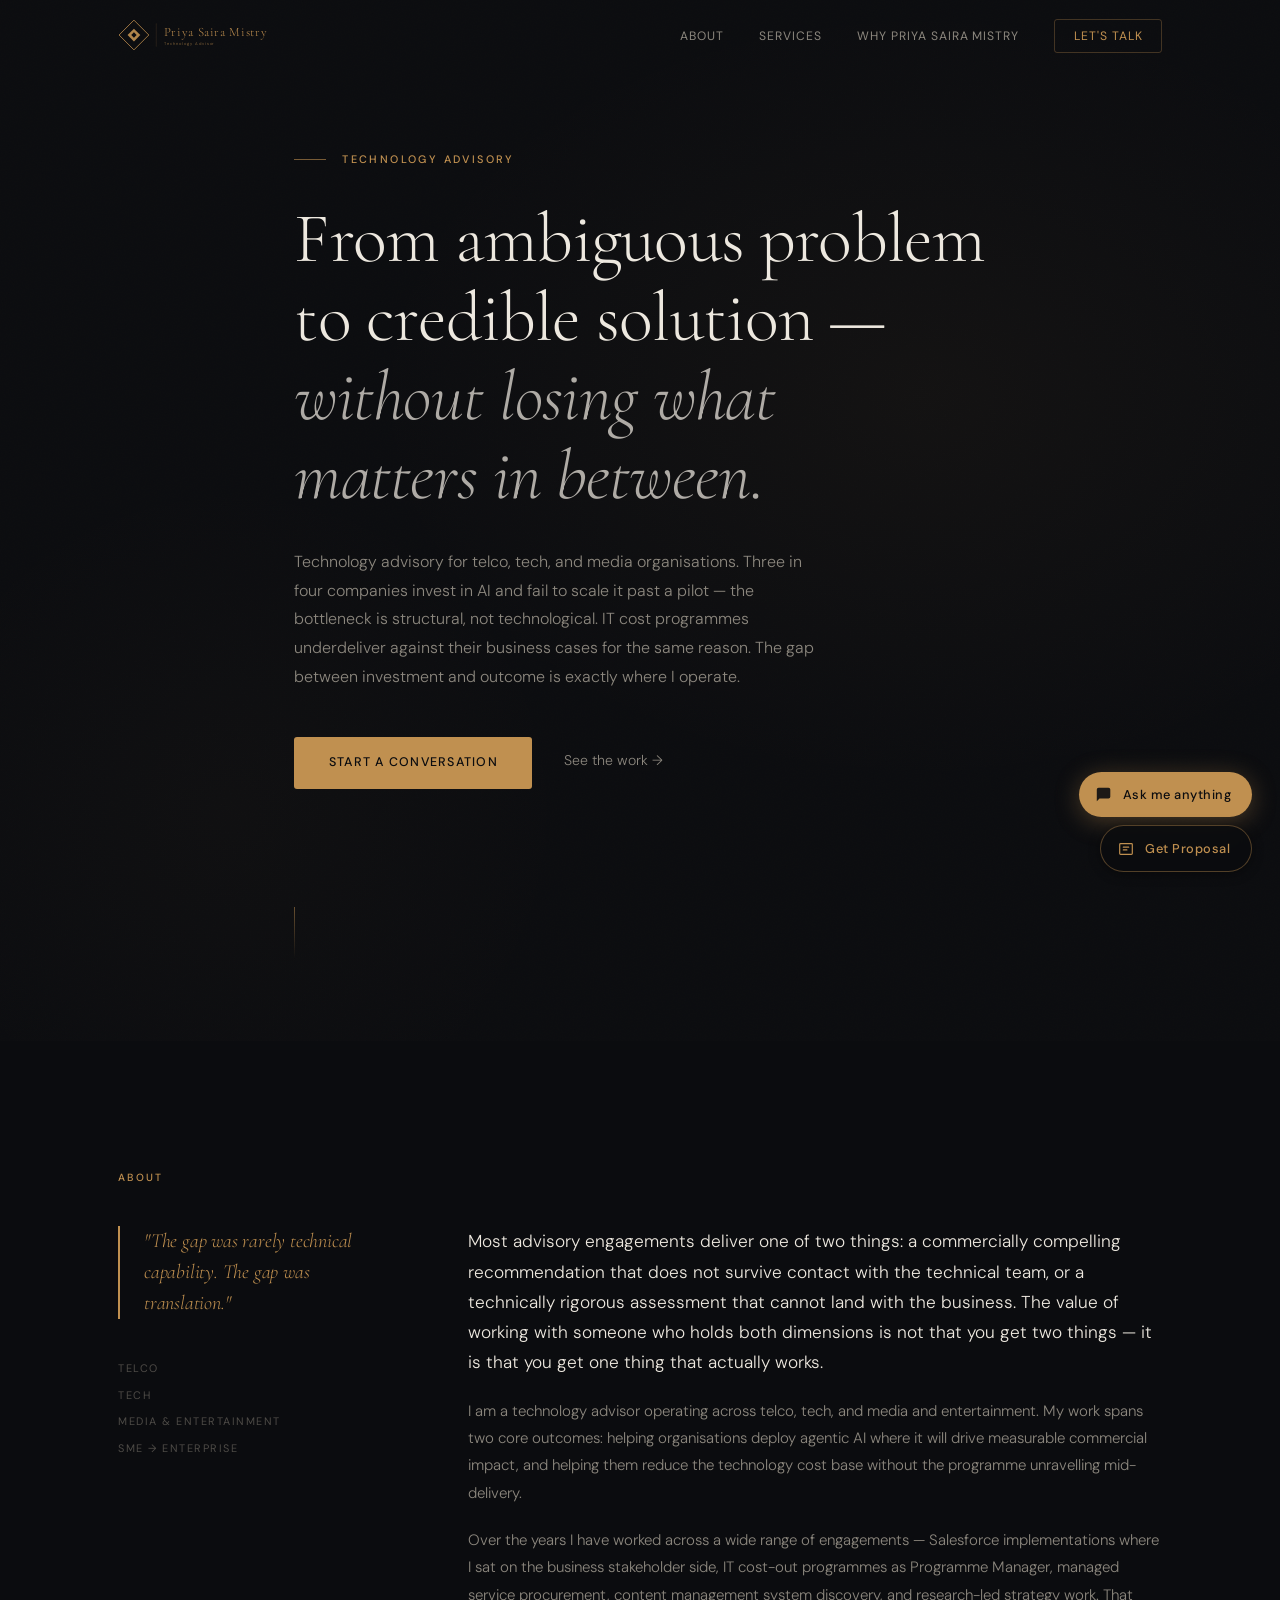
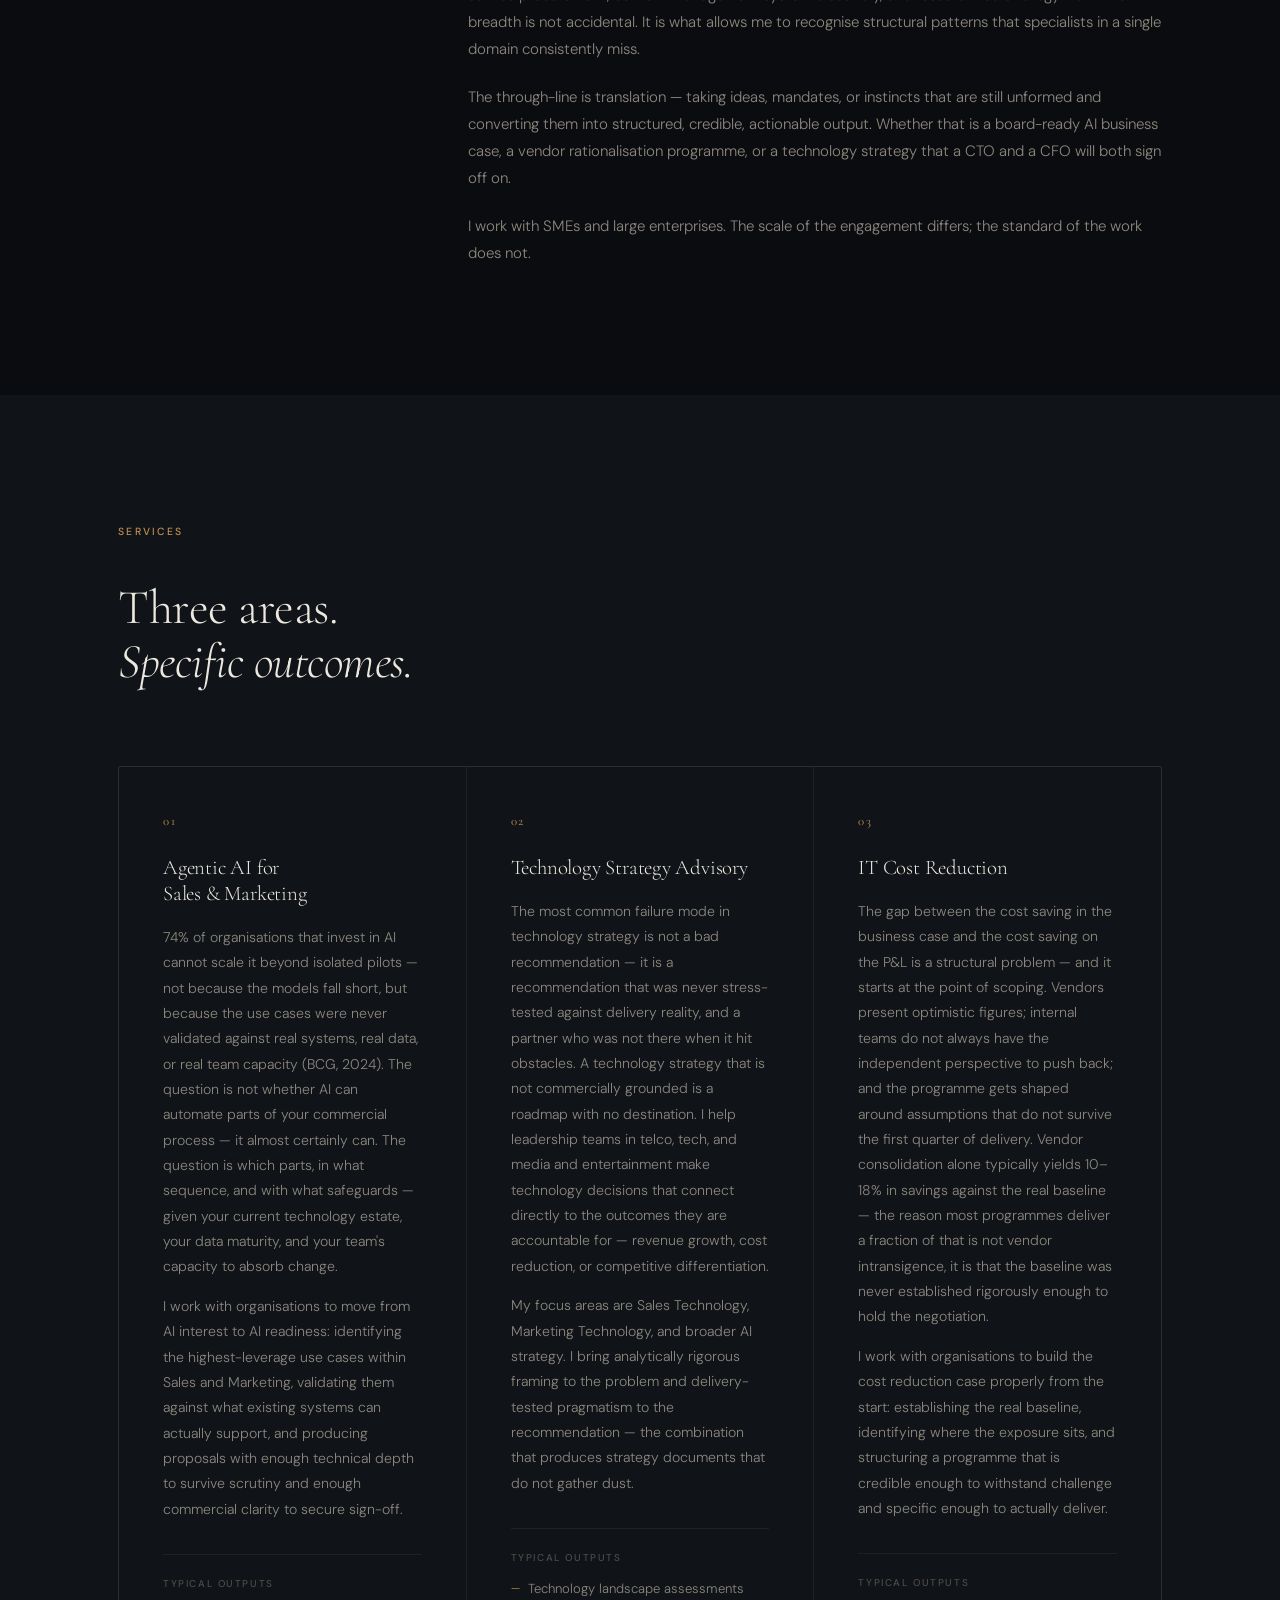
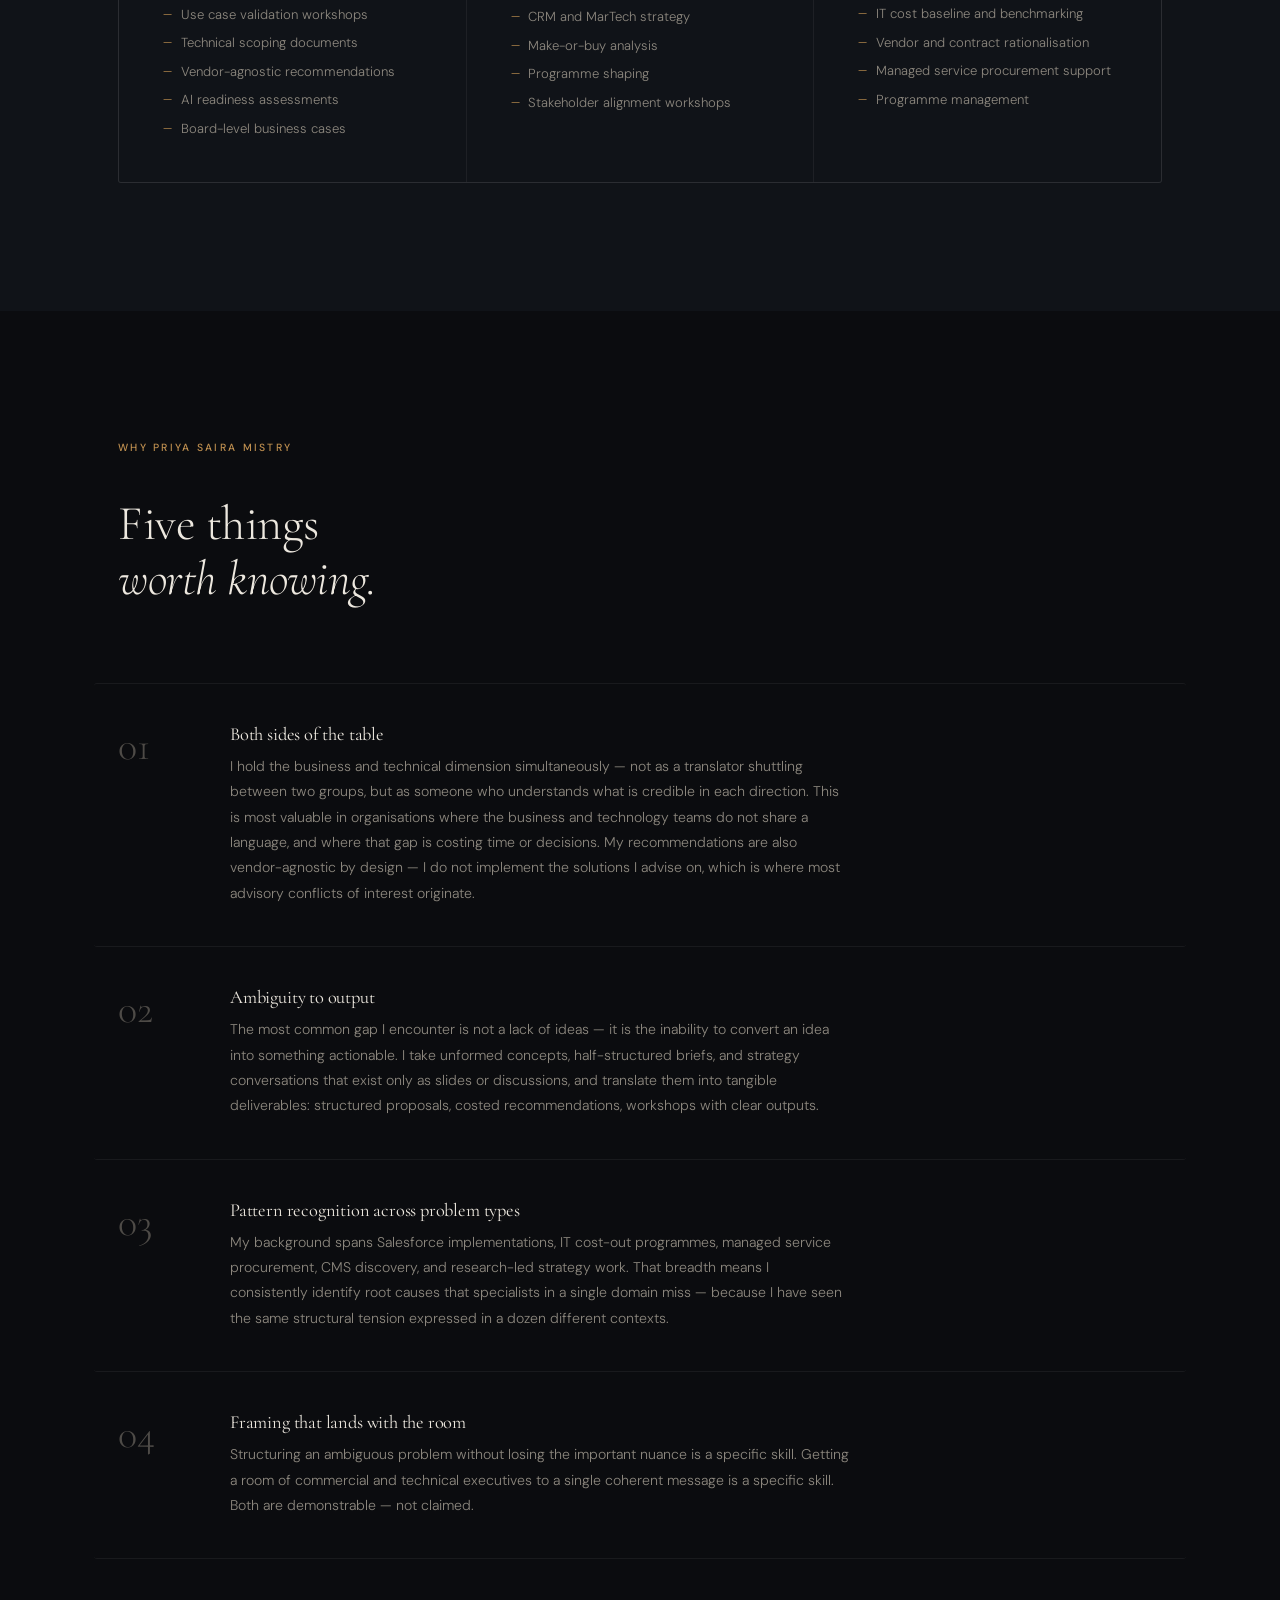
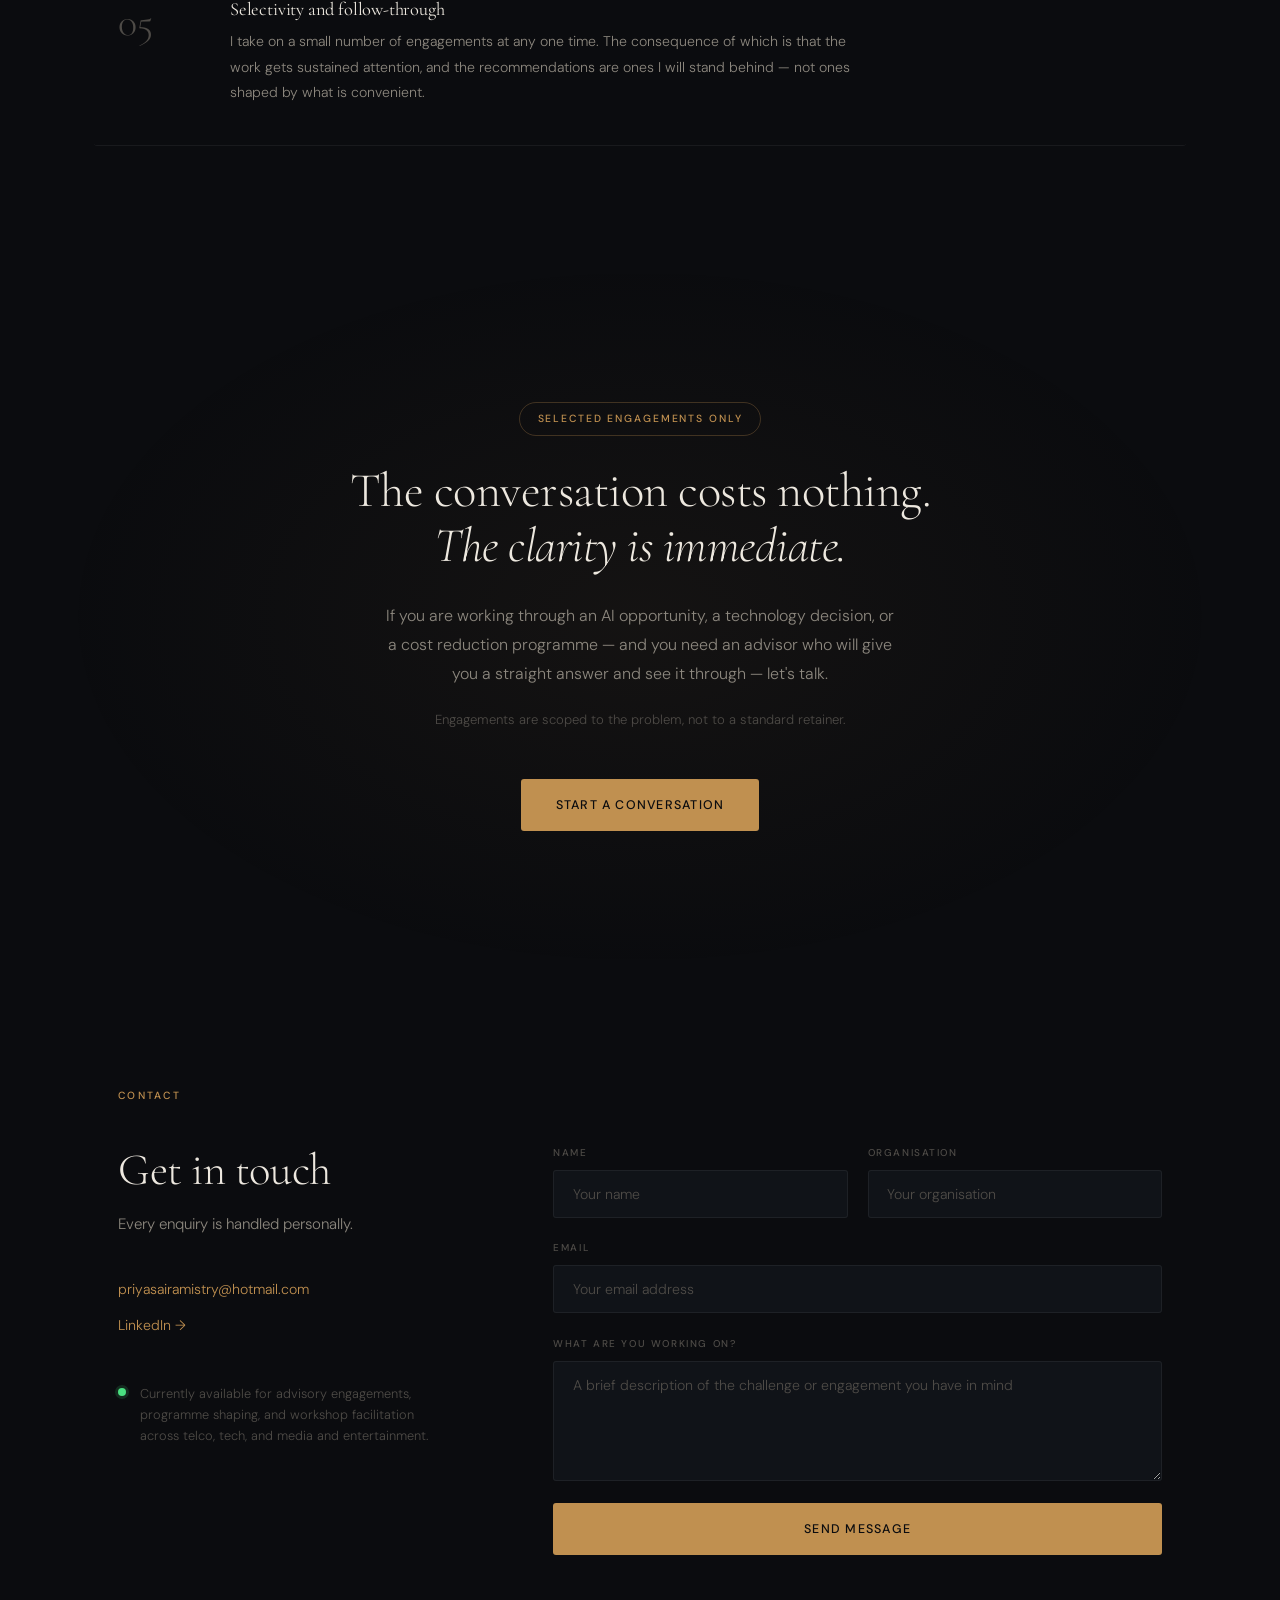
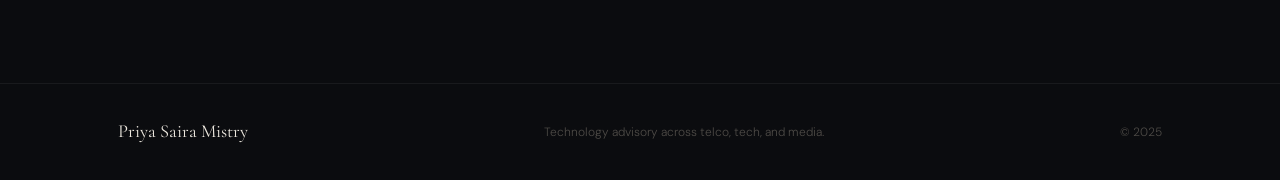
==== commit 33954fbb: "Sharpen copy: add market stats, vendor-neutral signal, service problem framing" ====
--- a/index.html
+++ b/index.html
@@ -73,8 +73,10 @@
       </h1>
       <p class="hero-sub fade-up" style="--d:0.28s">
         Technology advisory for telco, tech, and media organisations.
-        Agentic AI strategy. IT cost reduction. Technology decisions
-        that hold up commercially and technically.
+        Three in four companies invest in AI and fail to scale it past a pilot —
+        the bottleneck is structural, not technological. IT cost programmes
+        underdeliver against their business cases for the same reason.
+        The gap between investment and outcome is exactly where I operate.
       </p>
       <div class="hero-actions fade-up" style="--d:0.44s">
         <a href="#contact" class="btn-primary">Start a conversation</a>
@@ -134,7 +136,7 @@
         <article class="service-card reveal">
           <div class="service-num">01</div>
           <h3>Agentic AI for Sales&nbsp;&amp;&nbsp;Marketing</h3>
-          <p>The question is not whether AI can automate parts of your commercial process — it almost certainly can. The question is which parts, in what sequence, and with what safeguards — given your current technology estate, your data maturity, and your team's capacity to absorb change.</p>
+          <p>74% of organisations that invest in AI cannot scale it beyond isolated pilots — not because the models fall short, but because the use cases were never validated against real systems, real data, or real team capacity (BCG, 2024). The question is not whether AI can automate parts of your commercial process — it almost certainly can. The question is which parts, in what sequence, and with what safeguards — given your current technology estate, your data maturity, and your team's capacity to absorb change.</p>
           <p>I work with organisations to move from AI interest to AI readiness: identifying the highest-leverage use cases within Sales and Marketing, validating them against what existing systems can actually support, and producing proposals with enough technical depth to survive scrutiny and enough commercial clarity to secure sign-off.</p>
           <div class="service-outputs">
             <p class="outputs-label">Typical outputs</p>
@@ -151,7 +153,7 @@
         <article class="service-card reveal">
           <div class="service-num">02</div>
           <h3>Technology Strategy Advisory</h3>
-          <p>A technology strategy that is not commercially grounded is a roadmap with no destination. I help leadership teams in telco, tech, and media and entertainment make technology decisions that connect directly to the outcomes they are accountable for — revenue growth, cost reduction, or competitive differentiation.</p>
+          <p>The most common failure mode in technology strategy is not a bad recommendation — it is a recommendation that was never stress-tested against delivery reality, and a partner who was not there when it hit obstacles. A technology strategy that is not commercially grounded is a roadmap with no destination. I help leadership teams in telco, tech, and media and entertainment make technology decisions that connect directly to the outcomes they are accountable for — revenue growth, cost reduction, or competitive differentiation.</p>
           <p>My focus areas are Sales Technology, Marketing Technology, and broader AI strategy. I bring analytically rigorous framing to the problem and delivery-tested pragmatism to the recommendation — the combination that produces strategy documents that do not gather dust.</p>
           <div class="service-outputs">
             <p class="outputs-label">Typical outputs</p>
@@ -168,7 +170,7 @@
         <article class="service-card reveal">
           <div class="service-num">03</div>
           <h3>IT Cost Reduction</h3>
-          <p>The gap between the cost saving in the business case and the cost saving on the P&amp;L is a structural problem — and it starts at the point of scoping. Vendors present optimistic figures; internal teams do not always have the independent perspective to push back; and the programme gets shaped around assumptions that do not survive the first quarter of delivery.</p>
+          <p>The gap between the cost saving in the business case and the cost saving on the P&amp;L is a structural problem — and it starts at the point of scoping. Vendors present optimistic figures; internal teams do not always have the independent perspective to push back; and the programme gets shaped around assumptions that do not survive the first quarter of delivery. Vendor consolidation alone typically yields 10–18% in savings against the real baseline — the reason most programmes deliver a fraction of that is not vendor intransigence, it is that the baseline was never established rigorously enough to hold the negotiation.</p>
           <p>I work with organisations to build the cost reduction case properly from the start: establishing the real baseline, identifying where the exposure sits, and structuring a programme that is credible enough to withstand challenge and specific enough to actually deliver.</p>
           <div class="service-outputs">
             <p class="outputs-label">Typical outputs</p>
@@ -196,7 +198,7 @@
           <span class="diff-num" aria-hidden="true">01</span>
           <div class="diff-content">
             <h4>Both sides of the table</h4>
-            <p>I hold the business and technical dimension simultaneously — not as a translator shuttling between two groups, but as someone who understands what is credible in each direction. This is most valuable in organisations where the business and technology teams do not share a language, and where that gap is costing time or decisions.</p>
+            <p>I hold the business and technical dimension simultaneously — not as a translator shuttling between two groups, but as someone who understands what is credible in each direction. This is most valuable in organisations where the business and technology teams do not share a language, and where that gap is costing time or decisions. My recommendations are also vendor-agnostic by design — I do not implement the solutions I advise on, which is where most advisory conflicts of interest originate.</p>
           </div>
         </li>
 
